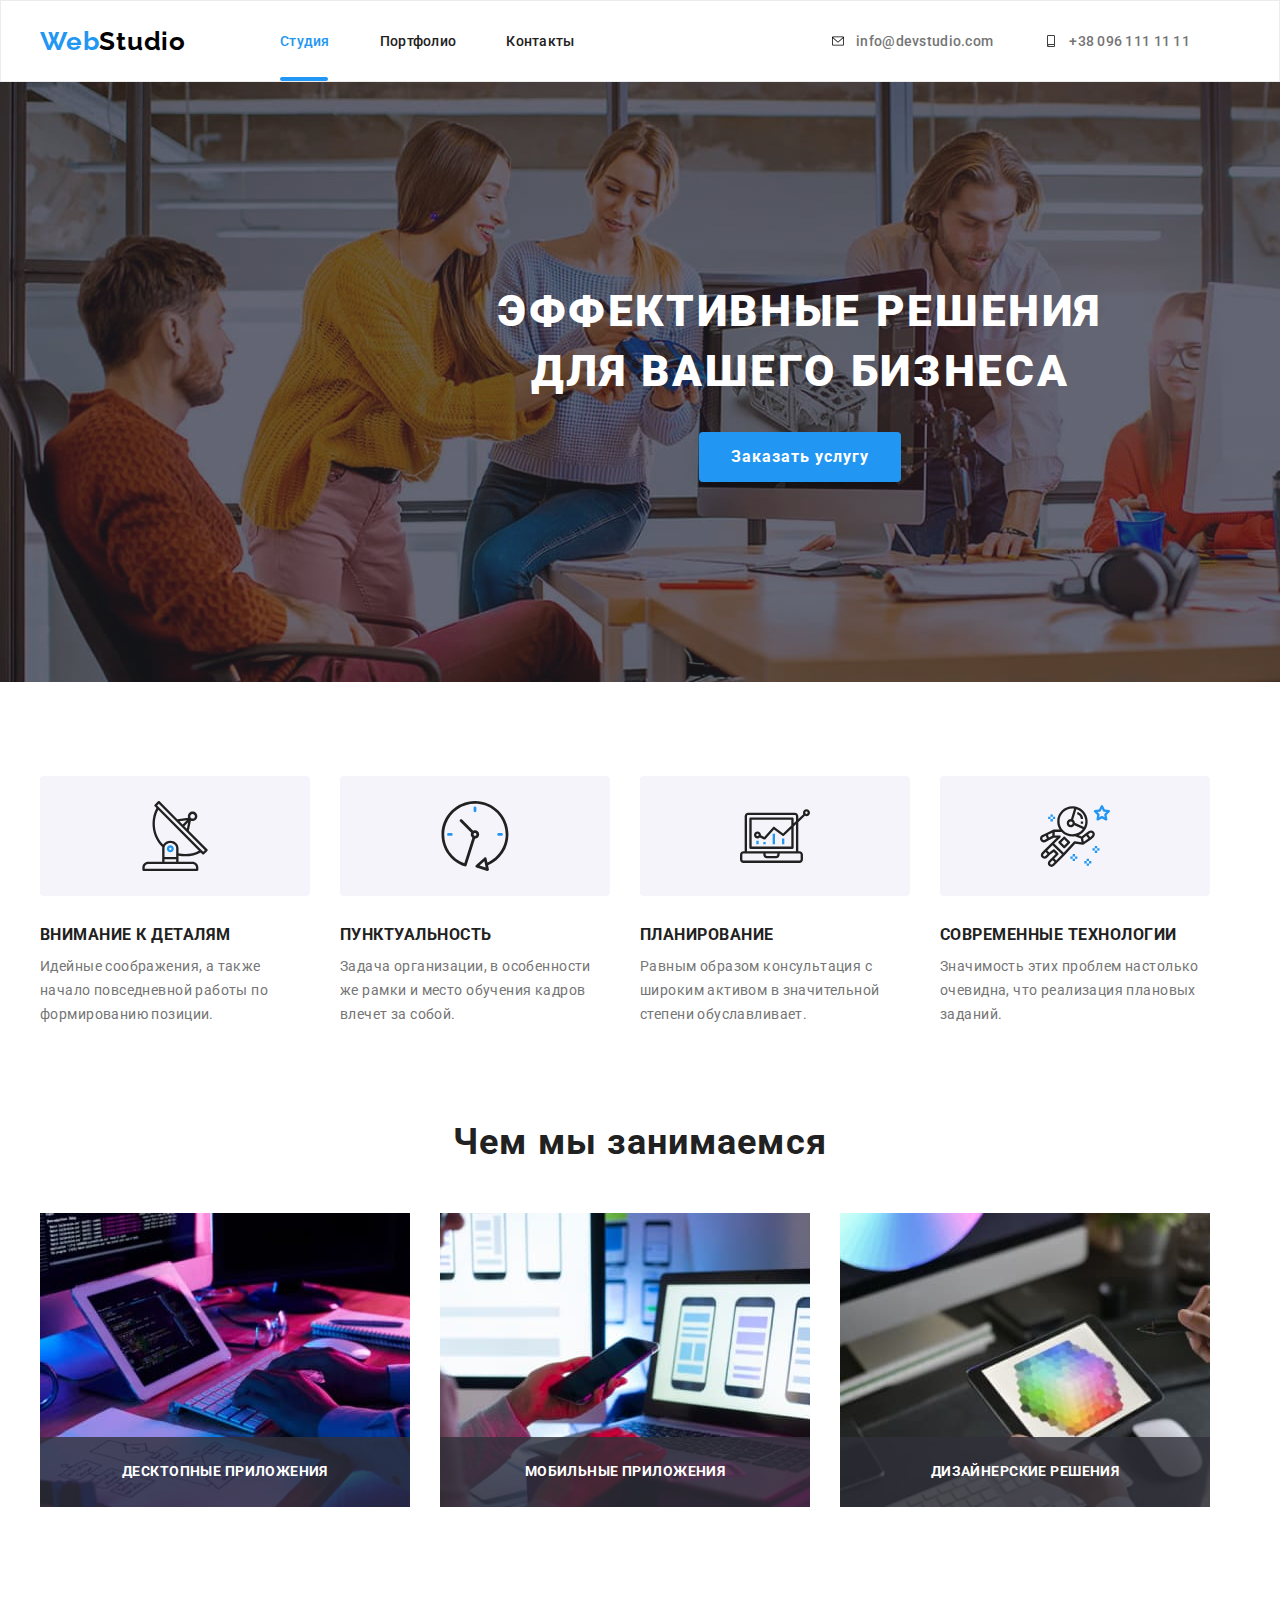
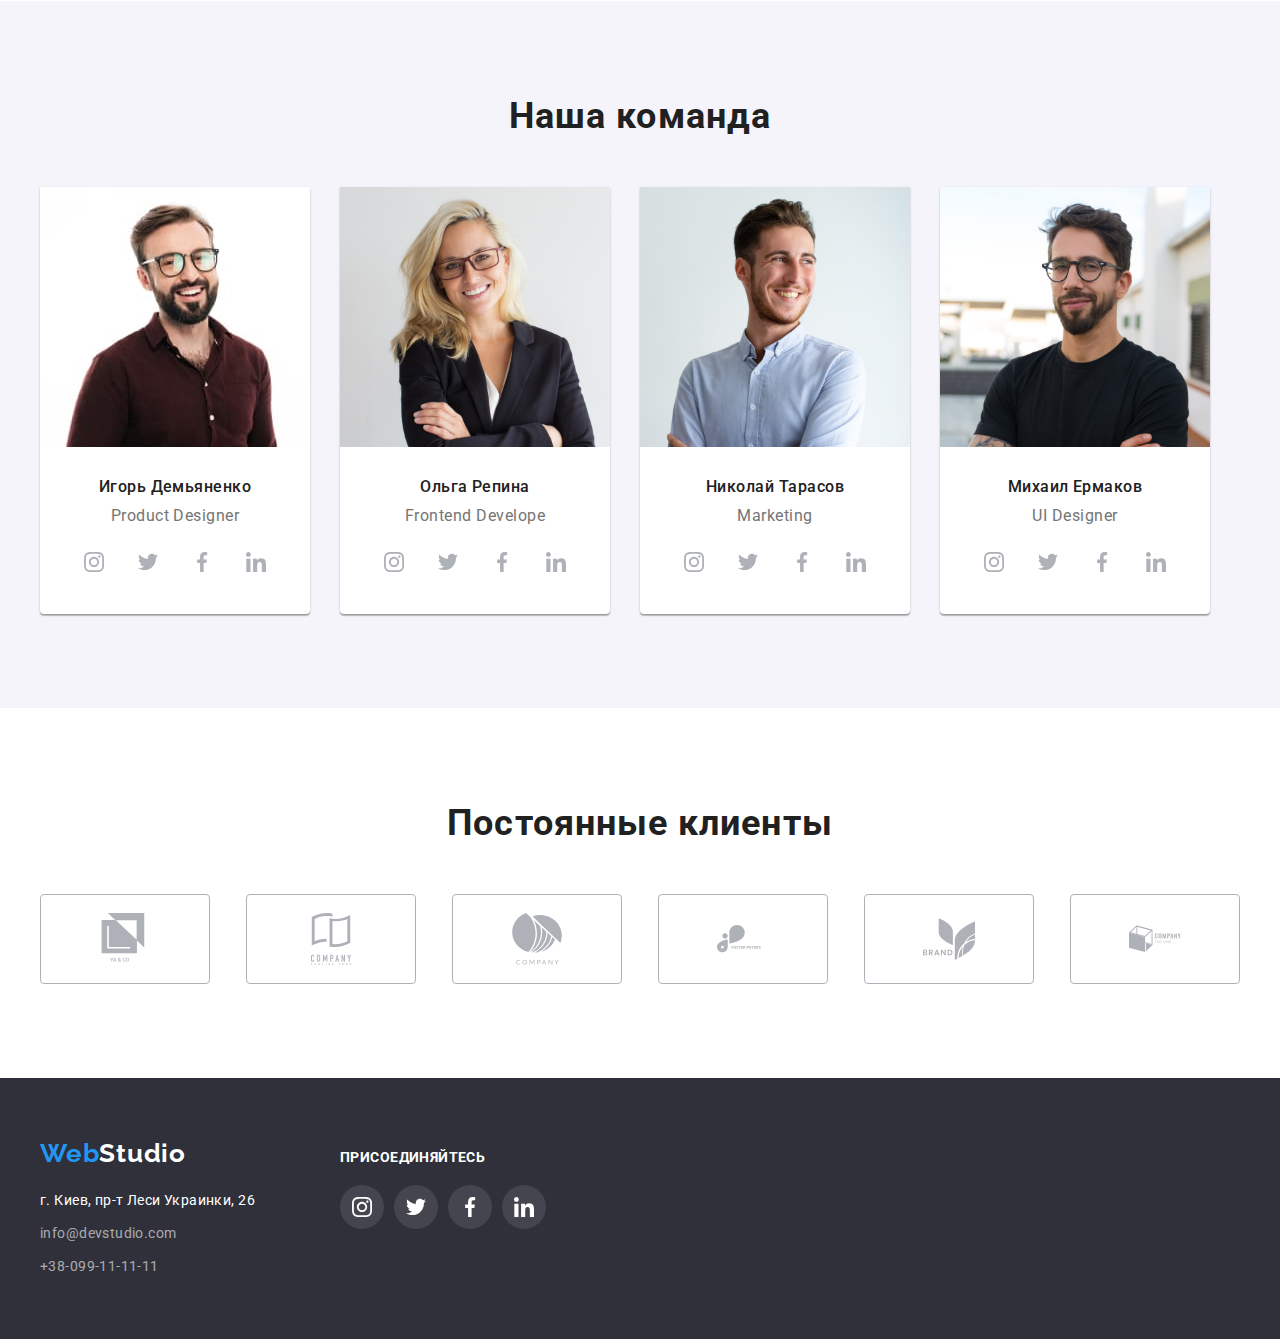
==== index.html @ cb8f7083 "Homework 5/1" ====
<!DOCTYPE html>
<html lang="ru">
<head>
    <meta charset="UTF-8">
    <meta name="viewport" content="width=device-width, initial-scale=1.0">
    <title>main-page</title>
    <link rel="preconnect" href="https://fonts.gstatic.com">
    <link href="https://fonts.googleapis.com/css2?family=Raleway:wght@700&family=Roboto:wght@400;500;700;900&display=swap" rel="stylesheet">
    <link rel="stylesheet" href="https://cdnjs.cloudflare.com/ajax/libs/modern-normalize/1.0.0/modern-normalize.css">
    <link rel="stylesheet" href="./css/style.css">
    
</head>

<body>
        <!--Шапка навігації-->

    <header class="header">
        <div class="contenier">
            <nav class="navigation">
                <a class="header-logo" href="./index.html"><span class="header-logo-particle">Web</span>Studio</a>
            
                    <ul class="list-name">
                        <li class="list-name-item"><a class="link-main-active" href="./index.html">Студия</a></li>
                        <li class="list-name-item"><a class="link-portfolio" href="./portfolio.html">Портфолио</a></li>
                        <li class="list-name-item"><a class="link-contact" href="#">Контакты</a></li>
                    </ul>
            </nav>
            
                    <ul class="link-cont">
                        <li class="link-cont-name">
                            <a class="link-inf" href="mailto:info@devstudio.com">
                                <svg class="link-cont-icon">
                                    <use href="./imeges/sprite.svg#icon-envelope"></use>
                                </svg>info@devstudio.com</a></li>
                        <li class="link-cont-name">
                            <a class="link-inf" href="tel:+38-096-111-11-11">
                                    <svg class="link-cont-icon">
                                        <use href="./imeges/sprite.svg#icon-smartphone"></use>
                                    </svg>+38 096 111 11 11</a>
                            </li>
                    
                    </ul>
                
        </div>
        
                
    </header>
        <!-- Заголовок-->

    <main>
        <section class="group-title">
           <div class="contenier">
                <h1 class="title-main">Эффективные решения для вашего бизнеса</h1>
                    <button  type="button" class="title-but" data-modal-open>Заказать услугу</button>
                    
        </section>


        <!--Трактування Наших послуг-->  

        <section class="section-services">
            <div class="contenier">
                    <h2 hidden>Підзаголовок</h2>
                <ul class="section-services-activ">
                    <li class="section-services-details">
                       <div class="section-services-backg"> 
                           <svg class="section-services-icon">
                                <use href="./imeges/sprite.svg#icon-antenna" ></use>
                            </svg>
                        </div>
                        <h3 class="section-services-title">Внимание к деталям</h3>
                            <p class="section-services-text">Идейные соображения, а также начало повседневной работы по формированию позиции.</p>
                    </li>

                    <li class="section-services-details">
                        <div class="section-services-backg"> 
                            <svg class="section-services-icon">
                                 <use href="./imeges/sprite.svg#icon-clock" ></use>
                             </svg>
                         </div>
                            <h3 class="section-services-title">Пунктуальность</h3>
                                <p class="section-services-text">Задача организации, в особенности же рамки и место обучения кадров влечет за собой.</p>
                    
                    </li>

                    <li class="section-services-details">
                        <div class="section-services-backg"> 
                            <svg class="section-services-icon">
                                 <use href="./imeges/sprite.svg#icon-diagram" ></use>
                             </svg>
                         </div>
                                <h3 class="section-services-title">Планирование</h3>
                                    <p class="section-services-text">Равным образом консультация с широким активом в значительной степени обуславливает.</p>
                    </li>

                    <li class="section-services-details">
                        <div class="section-services-backg"> 
                            <svg class="section-services-icon">
                                 <use href="./imeges/sprite.svg#icon-astronaut" ></use>
                             </svg>
                         </div>
                            <h3 class="section-services-title">Современные технологии</h3>
                                <p class="section-services-text">Значимость этих проблем настолько очевидна, что реализация плановых заданий.</p>
                    </li>
                </ul>
            </div>
        </section>



        <!--Чим ми Займаємся-->
        

            <section class="section-do">
                <div class="contenier">
                    <h2 class="section-do-title">Чем мы занимаемся</h2>
                        <ul class="section-do-general">
                            <li class="section-do-list">
                                <div class="section-do-item">
                                    <img class="section-do-img" src="./imeges/box-1.jpg" alt="монитор,планшет,клавіатура" width="370" height="294">
                                    <p class="section-do-descrip">Десктопные приложения</p>
                                </div>
                            </li>
                            <li class="section-do-list">
                                <div class="section-do-item">
                                    <img class="section-do-img" src="./imeges/box-2.jpg" alt="ноут і телефон" width="370" height="294">
                                    <p class="section-do-descrip">Мобильные приложения</p>
                                </div>
                            </li>
                            <li class="section-do-list">
                                <div class="section-do-item">
                                    <img class="section-do-img" src="./imeges/box-3.jpg" alt="планшет і клавіатура" width="370" height="294">
                                    <p class="section-do-descrip">Дизайнерские решения</p>
                                </div>
                            </li>
                        </ul>
                </div>
            </section>


        <!--Наша команда-->
        

            <section class="team">
                <div class="contenier">
                    <h2 class="team-title">Наша команда</h2>
                        <ul class="team-descript">
                            <li class="team-list"><img class="section-team-img" src="./imeges/img-(0).jpg" alt="Игорь Демьяненко" width="270" height="260">
                               <div class="team-name-title">
                                    <h3 class="team-name">Игорь Демьяненко</h3>
                                        <p class="team-work">Product Designer</p>
                                        <ul class="social-list">
                                            <li class="social-list-item">
                                                <a href="" class="social-list-link">
                                                    <svg class="social-list-icon">
                                                        <use href="./imeges/sprite.svg#icon-instagram"></use>
                                                    </svg>
                                                </a>
                                            </li>
                                            <li class="social-list-item">
                                                <a href="" class="social-list-link">
                                                    <svg class="social-list-icon">
                                                        <use href="./imeges/sprite.svg#icon-twiter"></use>
                                                    </svg>
                                                </a>
                                            </li>
                                            <li class="social-list-item">
                                                <a href="" class="social-list-link">
                                                    <svg class="social-list-icon">
                                                        <use href="./imeges/sprite.svg#icon-facebook"></use>
                                                    </svg>
                                                </a>
                                            </li>
                                            <li class="social-list-item">
                                                <a href="" class="social-list-link">
                                                    <svg class="social-list-icon">
                                                        <use href="./imeges/sprite.svg#icon-linkedin"></use>
                                                    </svg>
                                                </a>
                                            </li>
                                        </ul>
                        
                                </div>
                            </li>
                            <li class="team-list"><img  class="section-team-img" src="./imeges/img-(1).jpg" alt="Ольга Репина" width="270" height="260">
                                <div class="team-name-title">
                                    <h3 class="team-name">Ольга Репина</h3>
                                        <p class="team-work">Frontend Develope</p>
                                        <ul class="social-list">
                                            <li class="social-list-item">
                                                <a href="" class="social-list-link">
                                                    <svg class="social-list-icon">
                                                        <use href="./imeges/sprite.svg#icon-instagram"></use>
                                                    </svg>
                                                </a>
                                            </li>
                                            <li class="social-list-item">
                                                <a href="" class="social-list-link">
                                                    <svg class="social-list-icon">
                                                        <use href="./imeges/sprite.svg#icon-twiter"></use>
                                                    </svg>
                                                </a>
                                            </li>
                                            <li class="social-list-item">
                                                <a href="" class="social-list-link">
                                                    <svg class="social-list-icon">
                                                        <use href="./imeges/sprite.svg#icon-facebook"></use>
                                                    </svg>
                                                </a>
                                            </li>
                                            <li class="social-list-item">
                                                <a href="" class="social-list-link">
                                                    <svg class="social-list-icon">
                                                        <use href="./imeges/sprite.svg#icon-linkedin"></use>
                                                    </svg>
                                                </a>
                                            </li>
                                        </ul>
                                </div>
                            </li>
                            <li class="team-list"><img class="section-team-img" src="./imeges/img-(2).jpg" alt="Николай Тарасов" width="270" height="260">
                                <div class="team-name-title">
                                    <h3 class="team-name">Николай Тарасов</h3>
                                        <p class="team-work">Marketing</p>
                                        <ul class="social-list">
                                            <li class="social-list-item">
                                                <a href="" class="social-list-link">
                                                    <svg class="social-list-icon">
                                                        <use href="./imeges/sprite.svg#icon-instagram"></use>
                                                    </svg>
                                                </a>
                                            </li>
                                            <li class="social-list-item">
                                                <a href="" class="social-list-link">
                                                    <svg class="social-list-icon">
                                                        <use href="./imeges/sprite.svg#icon-twiter"></use>
                                                    </svg>
                                                </a>
                                            </li>
                                            <li class="social-list-item">
                                                <a href="" class="social-list-link">
                                                    <svg class="social-list-icon">
                                                        <use href="./imeges/sprite.svg#icon-facebook"></use>
                                                    </svg>
                                                </a>
                                            </li>
                                            <li class="social-list-item">
                                                <a href="" class="social-list-link">
                                                    <svg class="social-list-icon">
                                                        <use href="./imeges/sprite.svg#icon-linkedin"></use>
                                                    </svg>
                                                </a>
                                            </li>
                                        </ul>
                                </div>
                            </li>
                            <li class="team-list"><img class="section-team-img" src="./imeges/img-(3).jpg" alt="Михаил Ермаков" width="270" height="260">
                               <div class="team-name-title">
                                    <h3 class="team-name">Михаил Ермаков</h3>
                                        <p class="team-work">UI Designer</p>
                                        <ul class="social-list">
                                            <li class="social-list-item">
                                                <a href="" class="social-list-link">
                                                    <svg class="social-list-icon">
                                                        <use href="./imeges/sprite.svg#icon-instagram"></use>
                                                    </svg>
                                                </a>
                                            </li>
                                            <li class="social-list-item">
                                                <a href="" class="social-list-link">
                                                    <svg class="social-list-icon">
                                                        <use href="./imeges/sprite.svg#icon-twiter"></use>
                                                    </svg>
                                                </a>
                                            </li>
                                            <li class="social-list-item">
                                                <a href="" class="social-list-link">
                                                    <svg class="social-list-icon">
                                                        <use href="./imeges/sprite.svg#icon-facebook"></use>
                                                    </svg>
                                                </a>
                                            </li>
                                            <li class="social-list-item">
                                                <a href="" class="social-list-link">
                                                    <svg class="social-list-icon">
                                                        <use href="./imeges/sprite.svg#icon-linkedin"></use>
                                                    </svg>
                                                </a>
                                            </li>
                                        </ul>
                                </div>
                            </li>
                    </ul>
                    </div>
            </section>

        <!--постоянные клиенты-->

            <section class="regular-customers">
                <div class="contenier">
                <h2 class="regular-customers-title">Постоянные клиенты</h2>
                    <ul class="regular-customers-main">

                        <li class="regular-customers-list">
                            <a class="regular-customers-link" href="">
                                <svg class="regular-customers-icon">
                                    <use href="./imeges/sprite.svg#icon-logo-1"></use>
                                </svg>
                             </a>
                        </li>

                        <li class="regular-customers-list">
                            <a class="regular-customers-link" href="">
                                <svg class="regular-customers-icon">
                                    <use href="./imeges/sprite.svg#icon-logo-2"></use>
                                </svg>
                             </a>
                        </li>

                        <li class="regular-customers-list">
                            <a class="regular-customers-link" href="">
                                <svg class="regular-customers-icon">
                                    <use href="./imeges/sprite.svg#icon-logo-3"></use>
                                </svg>
                            </a>
                        </li>

                        <li class="regular-customers-list">
                            <a class="regular-customers-link" href="">
                                <svg class="regular-customers-icon">
                                    <use href="./imeges/sprite.svg#icon-logo-4"></use>
                                </svg>
                            </a>
                        </li>

                        <li class="regular-customers-list">
                            <a class="regular-customers-link" href="">
                                <svg class="regular-customers-icon">
                                    <use href="./imeges/sprite.svg#icon-logo-5"></use>
                                </svg>
                            </a>
                        </li>

                        <li class="regular-customers-list">
                            <a class="regular-customers-link" href="">
                                <svg class="regular-customers-icon">
                                    <use href="./imeges/sprite.svg#icon-logo-6"></use>
                                </svg>
                            </a>
                        </li>
                </ul>
            </div>
            </section>
    </main>
    
         <!--Підвал-->

    <footer class="footer">
        <div class="contenier">
            <div class="contenier-footer">
                    <a class="footer-logo" href="./index.html"><span class="footer-logo-particle">Web</span>Studio</a>
            <ul class="contac-inf">
                
                    <li class="footer-logo-list"><a class="footer-logo-adress" href="https://goo.gl/maps/PEZF8svfNoCDUUVW9" target="_blank">г. Киев, пр-т Леси Украинки, 26</a></li> 
                    <li class="footer-logo-list"><a  class="footer-logo-mail" href="mailto:info@example.com">info@devstudio.com</a></li>
                    <li class="footer-logo-list"><a  class="footer-logo-tel" href="+38-099-11-11-11">+38-099-11-11-11</a></li>
                
            </ul>
            </div>
        
            <div class="contenier-social">
                <div>
                    <p class="social-list-note">присоединяйтесь</p>
                </div>
            <ul class="social-list">
                <li class="social-list-item">
                     <a href="" class="social-list-link">
                        <svg class="social-list-icon">
                            <use href="./imeges/sprite.svg#icon-instagram"></use>
                        </svg>
                    </a>
                </li>
                <li class="social-list-item">
                    <a href="" class="social-list-link">
                        <svg class="social-list-icon">
                            <use href="./imeges/sprite.svg#icon-twiter"></use>
                        </svg>
                    </a>
                </li>
                <li class="social-list-item">
                    <a href="" class="social-list-link">
                        <svg class="social-list-icon">
                            <use href="./imeges/sprite.svg#icon-facebook"></use>
                        </svg>
                    </a>
                </li>
                <li class="social-list-item">
                    <a href="" class="social-list-link">
                        <svg class="social-list-icon">
                            <use href="./imeges/sprite.svg#icon-linkedin"></use>
                        </svg>
                    </a>
                </li>
            </ul>
        </div>
        </div>
    </footer>

    <div class="backdrop is-hidden" data-modal>
        <div class="modal">
            <button type="button" class="data-modal-close" data-modal-close>
                <svg class="btm-modal-close">
                    <use href="./imeges/sprite.svg#btn-close-black" ></use>
                </svg>
            </button>
        </div>
    </div>

    <script src="./js/modal.js"></script>
</body>
</html>
---- css/style.css ----
:root {
        --text-font: Roboto, sans-serif;
        --title-font: Raleway, sans-serif; 
        --accent-color: #757575; 
        --second-color: #212121;
        --tertiary-color: #2196F3;
        --logo-color: #000000;
        --main-title-color: #ffffff;
        --second-white-footer:rgba(255, 255, 255, 0.6);   
        --background-accent-color: #ffffff;
        --background-second-color:#F5F4FA;
        --background-porfolio-color: #E5E5E5;
        --background-footer-color:#2F303A;
        
         
        }

        a {
            text-decoration: none;
            outline: none;            
        }

        ul {
            list-style-type: none;
        }

                
        h1,
        h2,
        h3,
        h4,
        h5,
        h6,
        p 
        {
            margin: 0;

        }

        ul,
        ol {
            margin: 0;
            padding: 0;
        }

        img {
            display: block;
        }

        .contenier {
            width: 1230px;
            margin: 0 auto;
            padding-left: 15px;
            padding-right: 15px;
        }
        
    /*===================================================body================================================== */
    
        body {
            font-family:var(--text-font);
            background-color:var(--background-accent-color); 
            color:var(--accent-color);
            font-weight: 400;
            font-size: 14px;
                
        }
    /*==================================================body-end================================================ */

    
    
    /*==================================================header-studio===============================================*/
        
        .header {
            border: 1px solid rgba(236, 236, 236, 1);
        }
    
    
        .header-logo{
            transition-duration: 250ms;
            transition-timing-function: cubic-bezier(0.4, 0, 0.2, 1);
            font-family: var(--title-font);
            font-weight: 700;
            color: var(--logo-color);
            font-size: 26px;
            line-height: 1.192;
            letter-spacing: 0.03em;
            
            display: block;
            min-width: 145px;
            margin-right: 94px;
            padding-top: 24px;
            padding-bottom: 24px;

            
        } 

        .header-logo-particle {
            color:var(--tertiary-color);
        }

        
        .header .contenier {
            display: flex;
            align-items: center;
        }

        .navigation {
            display: flex;
            align-items: center; 
        }

        .list-name {
            display: flex;
            align-items: center;  
        }
      
        .list-name-item:nth-child(2) {
            margin-right: 50px;
            margin-left: 50px;
        }


           
        .header .link-main-active, .header .link-portfolio, .header .link-contact {
            display: flex;
            padding-top: 32px;
            padding-bottom: 32px;
            transition-duration: 250ms;
            transition-timing-function: cubic-bezier(0.4, 0, 0.2, 1);
            font-family: var(--text-font);
            font-weight: 500; 
            color:var(--second-color);
            line-height: 1.142;
            letter-spacing: 0.02em; 
        }

        .header .link-portfolio:hover,
        .header .link-portfolio:focus,
        .header .link-contact:hover,
        .header .link-contact:focus {
            color: var(--tertiary-color);

        }

        .header .link-main-active {
            position: relative;
            color: var(--tertiary-color);

        }
       

        .header  .link-main-active::after {
            position: absolute;
            display: flex;
            left: 0;
            bottom: 0;
            width: 48px;
            height: 4px;
            border-radius: 2px;
            content: '';
            background-position: center;
            
            background-color: rgba(33, 150, 243, 1);
        }

        /*=============================================header-portfolio=============================================*/

        
        .header .link-main, 
        .header .link-portfolio-active, 
        .header .link-contact{
            display: flex;
            padding-top: 32px;
            padding-bottom: 32px;
            transition-duration: 250ms;
            transition-timing-function: cubic-bezier(0.4, 0, 0.2, 1);
            font-family: var(--text-font);
            font-weight: 500; 
            color:var(--second-color);
            line-height: 1.142;
            letter-spacing: 0.02em; 
        }
        
        .header .link-main:hover,
        .header .link-main:focus,
        .header .link-contact:hover,
        .header .link-contact:focus {
            color: var(--tertiary-color);
        }
        
        
        
        
        .header .link-portfolio-active {
            position: relative;
            color: var(--tertiary-color);
        }

        .header .link-portfolio-active::after {
            position: absolute;
            display: flex;
            width: 78px;
            height: 4px;
            left: 0;
            bottom: 0;
            border-radius: 2px;
            content: '';
            background-position: center;
                     
            background-color:rgba(33, 150, 243, 1);
        }


              
         /*=============================================header-portfolio-end=============================================*/
        
        
         .header .link-cont {
            display: flex;
            align-items: center;
            margin-left: auto;
        }
        .header .link-cont-name {
            display: flex;
            justify-content: center;
            align-items: center;
            margin-left: auto;
            margin-right: 50px; 
          
        }
        
        .link-inf {
            display: flex;
            margin-left: auto;
            padding-top: 32px;
            padding-bottom: 32px;
            transition-duration: 250ms;
            transition-timing-function: cubic-bezier(0.4, 0, 0.2, 1);
            
            font-family:var(--text-font);
            font-weight: 500;
            color:var(--accent-color);
            line-height: 1.142;
            letter-spacing: 0.02em;

            
        }
       
        .link-cont-icon {
            display: flex;
            justify-content: center;
            align-items: center;
            width: 16px;
            height: 12px;
            margin-right: 10px;
            margin-top: 2px;
            margin-bottom: 2px;
            cursor: pointer;
            transition-duration: 250ms;
            transition-timing-function: cubic-bezier(0.4, 0, 0.2, 1);
        }

        
        .link-inf:hover,
        .link-inf:focus, 
        .link-cont-icon:hover,
        .link-cont-icon:focus {
            color: var(--tertiary-color);
            fill:currentColor;
            
              
        }

     /*======================================================header-studio-end=========================================*/

     

    /*========================================================title===========================================*/
        .group-title {
            background-color:var(--background-footer-color);
            width: 1600px;
            height: 600px;
            padding-top: 200px;
            padding-bottom: 200px;
            background-image: linear-gradient(rgba(47, 48, 58, 0.4), rgba(47, 48, 58, 0.4)),
             url(../imeges/title/Img-back-title.jpg);
            background-repeat: no-repeat;
            background-size: cover;
            
            
        }

        .group-title .contenier{
            width: 696px;
            

        }


        .group-title .title-main {
            font-family:var(--text-font);
            font-weight: 900;
            color:var(--main-title-color);
            font-size: 44px;
            line-height: 1.363;
            letter-spacing: 0.06em;
           
            text-align: center;
            text-transform: uppercase;
            margin-bottom: 30px;
        }

        .group-title .title-but {
            font-family:var(--text-font);
            font-weight: 700;
            color: var(--main-title-color);
            background-color:var(--tertiary-color);
            font-size: 16px;
            line-height: 1.875;
            letter-spacing: 0.06em;
            background: #2196F3;
            cursor: pointer;
            display: flex;
            align-items: center;
            text-align: center;
            justify-content:center;
            margin-left: auto;
            margin-right: auto;
            
            outline: none;
                 
            box-shadow: 0px 4px 4px rgba(0, 0, 0, 0.15);
            border: 0;
            border-radius: 4px;
            padding: 10px 32px;
            
        }
    /*=====================================================section-title-end================================================*/

    /*=====================================================section-services==================================================*/
        .section-services {
            padding-top: 94px;
            padding-bottom: 94px;
        }

        .section-services-activ {
            display: flex;
            
        }

        .section-services-details {
            width: 270px;
            justify-content: flex-start;

            
        }
        .section-services-details:not(:last-child) {
            margin-right: 30px;
        }



        .section-services-title {
            font-family:var(--text-font);
            font-weight: 700;
            color:var(--second-color);
            line-height: 1.142;
            letter-spacing: 0.03em;
            text-transform: uppercase;
            margin-bottom: 10px;
            }

        .section-services-text {
            font-family:var(--text-font);
            color:var(--accent-color);
            line-height: 1.714;
            letter-spacing: 0.03em;
            }
        .section-services-backg {
            display: flex;
            justify-content: center;
            align-items: center;
            width: 270px;
            height: 120px;
            background-color: rgba(245, 244, 250, 1);
            border-radius: 4px;
            margin-bottom: 30px;
        }
        .section-services-icon {
            display: flex;
            width: 70px;
            height: 70px;
        }
        /*===================================================section-services-end=======================================================*/

        /*===========================================================section-do===================================================*/
        .section-do {
            padding-bottom: 94px;

        }
        .section-do-title {
                font-family:var(--text-font);
                font-weight: 700;
                color:var(--second-color);
                font-size: 36px;
                line-height: 1.167;
                text-align: center;
                letter-spacing: 0.03em;
                margin-bottom: 50px;
            }

                .section-do-general {
                display: flex;
                
        
            }

            
                .section-do-list:nth-child(2) {
                    margin-left: 30px;
                    margin-right: 30px;
            }
                .section-do-item {
                    position: relative;
                }


                .section-do-descrip {
                    position: absolute;
                    left: 0;
                    bottom: 0;
                    width: 370px;
                    height: 70px;
                    
                    padding: 26px 82px;

                           
                    font-family: var(--text-font);
                    font-weight: 700;
                    font-size: 14px;
                    line-height: 1.143;
                    text-align: center;
                    letter-spacing: 0.03em;
                    text-transform: uppercase;

                    background-color:  rgba(47, 48, 58, 0.8);

                    color: #FFFFFF
                }
            
    /*==============================================================section-do-end==================================================*/

    /*===================================================================section-team===============================================*/
        .team {
            background-color:var(--background-second-color);
            padding-top: 94px;
            padding-bottom: 94px;

        }
        
        .team-title {
            font-family:var(--text-font);
            font-weight: 700;
            color:var(--second-color);
            font-size: 36px;
            line-height: 1.167;
            text-align: center;
            letter-spacing: 0.03em;
            
            margin-bottom: 50px;


        }
        .team-descript {
            display:flex
        }

        .team-list {
            width: 270px;
            background-color: var(--background-accent-color);
            box-shadow: 0px 1px 3px rgba(0, 0, 0, 0.12), 0px 1px 1px rgba(0, 0, 0, 0.14), 0px 2px 1px rgba(0, 0, 0, 0.2);
            border-radius: 0px 0px 4px 4px;
        }

        .team .team-list:not(:last-child) {
            margin-right: 30px;
            
        }

        

        .team .team-name {
            font-family:var(--text-font);
            font-weight: 500;
            color:var(--second-color);
            font-size: 16px;
            line-height: 1.188;
            text-align: center;
            letter-spacing: 0.03em;
            margin-bottom: 10px;
            
       }
       .team .team-work {
            font-family:var(--text-font);
            color:var(--accent-color);
            font-size: 16px;
            line-height: 1.188;
            text-align: center;
            letter-spacing: 0.03em;
            margin-bottom: 15px;
       }

       
       .team-name-title {
        padding-top: 30px;
        padding-left: 32px;
        padding-right: 32px;
        padding-bottom: 30px;
        
        }
        .social-list {
            display: flex;
            justify-content: space-between;
        }
        
        .social-list-link {
            display: flex;
            justify-content: center;
            align-items: center;
            width: 44px;
            height: 44px;
            border-radius: 50%;
            transition-duration: 250ms;
            transition-timing-function: cubic-bezier(0.4, 0, 0.2, 1);
        }

        .social-list-link:hover,
        .social-list-link:focus {
            background-color: var(--tertiary-color);
            border-radius: 50%;
        }

      .social-list-icon {
          width: 20px;
          height: 20px;
          fill: #AFB1B8;
          transition-duration: 250ms;
          transition-timing-function: cubic-bezier(0.4, 0, 0.2, 1);
      }

      .social-list-link:hover .social-list-icon,
      .social-list-link:focus .social-list-icon  {
              fill:var(--main-title-color);
      
            } 
        

       
    /*================================================================section-team-end=================================================*/

    /*================================================================section-portfolio==============================================*/
        .sect-port {
            padding-top: 94px;
            padding-bottom: 94px;
            
        }
        .sect-port-recalculation {
            display:flex;
            text-align: center;
            justify-content:center;
            margin-bottom: 34px;
        }
        .sect-port-but:not(:last-child) {
            margin-right: 8px;
            
        }

       .sect-port-all, .sect-port-web, .sect-port-app, .sect-port-dis, .sect-port-mak {
            font-family: var(--text-font);
            font-weight: 500;
            color:var(--second-color);
            font-size: 16px;
            line-height: 1.625;
            text-align: center;
            letter-spacing: 0.03em;
            cursor: pointer;
            background: #F5F4FA;
            border: 0;
            border-radius: 4px;
            padding-top: 6px;
            padding-right:22px;
            padding-bottom: 6px;
            padding-left: 22px;
            transition-duration: 250ms;
            transition-timing-function: cubic-bezier(0.4, 0, 0.2, 1);
            
        }
       
        .sect-port .sect-port-all:hover,
        .sect-port .sect-port-web:hover, 
        .sect-port .sect-port-app:hover, 
        .sect-port .sect-port-dis:hover, 
        .sect-port .sect-port-mak:hover, 
        .sect-port .sect-port-all:focus,
        .sect-port .sect-port-web:focus, 
        .sect-port .sect-port-app:focus, 
        .sect-port .sect-port-dis:focus, 
        .sect-port .sect-port-mak:focus  {
            color:var(--main-title-color);
            background-color: #2196F3;
            box-shadow: 0px 4px 4px rgba(0, 0, 0, 0.15);
            border-radius: 4px;
            outline: none;
            
        }
      
    /*===================================================section-portfolio-end==================================================*/

    /*==========================================================sect-port-main===================================================*/
       .sect-port-list {
           
            display:flex;
            flex-direction: row;
            flex-wrap: wrap;
       }

       .sect-port-gallery {
            display: flex;
            margin-right: 30px;
            margin-bottom: 30px;
            text-align: start;
            border: 1px solid rgba(238, 238, 238, 1);
           

     }

        .sect-port-wraper {
            position: relative;
            overflow: hidden;
        }
        .sect-port-gallery:nth-child(3n) {
            margin-right: 0px;
     }

        .sect-port-link:hover,
        .sect-port-link:focus {
            box-shadow: 0px 1px 1px rgba(0, 0, 0, 0.12), 0px 4px 4px rgba(0, 0, 0, 0.06), 1px 4px 6px rgba(0, 0, 0, 0.16);
     }

        .sect-port-overley {
            position: absolute;
            left: 0;
            top: 0;
            width: 100%;
            height: 100%;
            padding: 62px 24px;
            transform: translateY(100%);
            overflow: auto;
            transition-duration: 250ms;
            transition-timing-function: cubic-bezier(0.4, 0, 0.2, 1);
            font-family: var(--text-font);
            font-weight: 400;
            font-size: 18px;
            line-height: 1.555;
            letter-spacing: 0.03em;

            background-color: rgba(33, 150, 243, 0.9);;

            color: var(--main-title-color);
        }

        .sect-port-link:hover .sect-port-overley,
        .sect-port-link:focus  .sect-port-overley {
            transform: translateY(0);
        }

     
     



        .sect-port-name {
            font-family:var(--text-font);
            font-weight: 700;
            color:var(--second-color);
            font-size: 18px;
            line-height: 2;
            letter-spacing: 0.06em;
        }
        .sect-port-group {
            font-family:var(--text-font);
            color: var(--accent-color);
            font-size: 16px;
            line-height: 1.875;
            letter-spacing: 0.03em;
        }

        .port-title {
            width: 370px;
            padding-top: 20px;
            padding-right: 24px;
            padding-bottom: 20px;
            padding-left: 24px;
        }
    /*======================================================sect-port-main-end===========================================================*/




    /*======================================================regular customers============================================================*/
        .regular-customers {
            padding-top: 94px;
            padding-bottom: 94px;
        }
    
        .regular-customers-title {
            font-family: var(--text-font);
            font-weight: 700;
            font-size: 36px;
            line-height: 1.167;
            text-align: center;
            letter-spacing: 0.03em;

            color:var(--second-color);
            margin-bottom: 50px;
        }

        .regular-customers-main {
            display: flex;
            justify-content: space-between;
            
        }

        .regular-customers-list {
            display: flex;
        }

        .regular-customers-link {
            display: flex;
            justify-content: center;
            align-items: center;
            width: 170px;
            height: 90px;
            border: 1px solid #AFB1B8;
            border-radius: 4px;
            cursor: pointer;
            transition-duration: 250ms;
            transition-timing-function: cubic-bezier(0.4, 0, 0.2, 1); 
            
        }

        .regular-customers-icon {
            display: flex;
            width: 90px;
            height: 52px;
            fill: #AFB1B8;
            transition-duration: 250ms;
            transition-timing-function: cubic-bezier(0.4, 0, 0.2, 1);
            
            
        }
        .regular-customers-link:hover, 
        .regular-customers-link:focus {
            border:  solid #2196F3;
            
            
        }
        .regular-customers-link:hover .regular-customers-icon,
        .regular-customers-link:focus .regular-customers-icon {
         fill: var(--tertiary-color);

        }
       
        
       

        
        
    
        
        
         
         
        

    /*======================================================regular customers end============================================================*/
    /*============================================================footer==================================================================*/
        .footer {
            padding-top: 60px;
            padding-bottom: 60px;

            background-color:var(--background-footer-color);
        }
        .footer-logo {
            font-family: var(--title-font);
            font-weight: 700;
            color:var(--main-title-color);
            font-size: 26px;
            line-height: 1.192;
            letter-spacing: 0.03em;

            display: block;            
            margin-bottom: 20px;
            transition-duration: 250ms;
            transition-timing-function: cubic-bezier(0.4, 0, 0.2, 1);
        }

        
        .footer-logo-particle {
            color:var(--tertiary-color);
            
        }

        .footer-logo-list {
            display: block;
            width: 230px;
            margin-bottom: 9px;
        }

        .footer-logo-list:last-child {
          margin-bottom: 0;  
        }

       
        .footer-logo-adress {
            font-family:var(--text-font);
            color:var(--main-title-color);
            line-height: 1.714;
            letter-spacing: 0.03em;
            
            
        }
        .footer .footer-logo-mail, .footer-logo-tel  {
            font-family:var(--text-font);
            color:var(--second-white-footer);
            line-height: 1.714;
            letter-spacing: 0.03em;
            
       }
       .footer .contenier {
           display: flex;
           align-items: baseline;
           
           
       }
       .contenier-social {
           width: 206px;
           margin-left: 70px;

           
       }

       .social-list-note {
        font-family:var(--text-font);
        font-weight: 700;
        line-height: 1.142;
        letter-spacing: 0.03em;
        text-transform: uppercase;
        color: var(--main-title-color);
        margin-bottom: 20px;
       }

       .footer .social-list-link {
            background-color: rgba(255, 255, 255, 0.1);
            transition-duration: 250ms;
            transition-timing-function: cubic-bezier(0.4, 0, 0.2, 1);

       }
         
       .footer .social-list-icon {
            fill: var(--main-title-color);
            transition-duration: 250ms;
            transition-timing-function: cubic-bezier(0.4, 0, 0.2, 1);
       }

       .footer .social-list-link:hover,
       .footer .social-list-link:focus {
           background-color: var(--tertiary-color);
       }

       /*============================================================footer end==================================================================*/

       /*======================================backdrop================================================*/

       .backdrop {
           position: fixed;
           top:0;
           left: 0;
           height: 100%;
           width: 100%;
           background-color: rgba(0, 0, 0, 0.2);
           transition-duration: 250ms;
            transition-timing-function: cubic-bezier(0.4, 0, 0.2, 1);
       }

       .modal {
            position: absolute;
            top:50%;
            left: 50%;
            transform: translate(-50%, -50%);
            width: 528px;
            height: 581px;
            
            background-color: #FFFFFF;
            box-shadow: 0px 1px 3px rgba(0, 0, 0, 0.12), 0px 1px 1px rgba(0, 0, 0, 0.14), 0px 2px 1px rgba(0, 0, 0, 0.2);
            border-radius: 4px;
       }

       
       .data-modal-close {
            position: absolute;
            top: 8px;
            right: 8px;
            width: 30px;
            height: 30px;
            
            background-color: var(--main-title-color);
            border: 1px solid rgba(0, 0, 0, 0.1);
            border-radius: 50%;
            cursor: pointer;

        
        
            }
       
       
        .btm-modal-close {
            position: absolute;
            top: 5px;
            left: 5px;
            width: 18px;
            height: 18px;
       }


       .is-hidden {
           opacity: 0;
           visibility: hidden;
           pointer-events: none;
       }
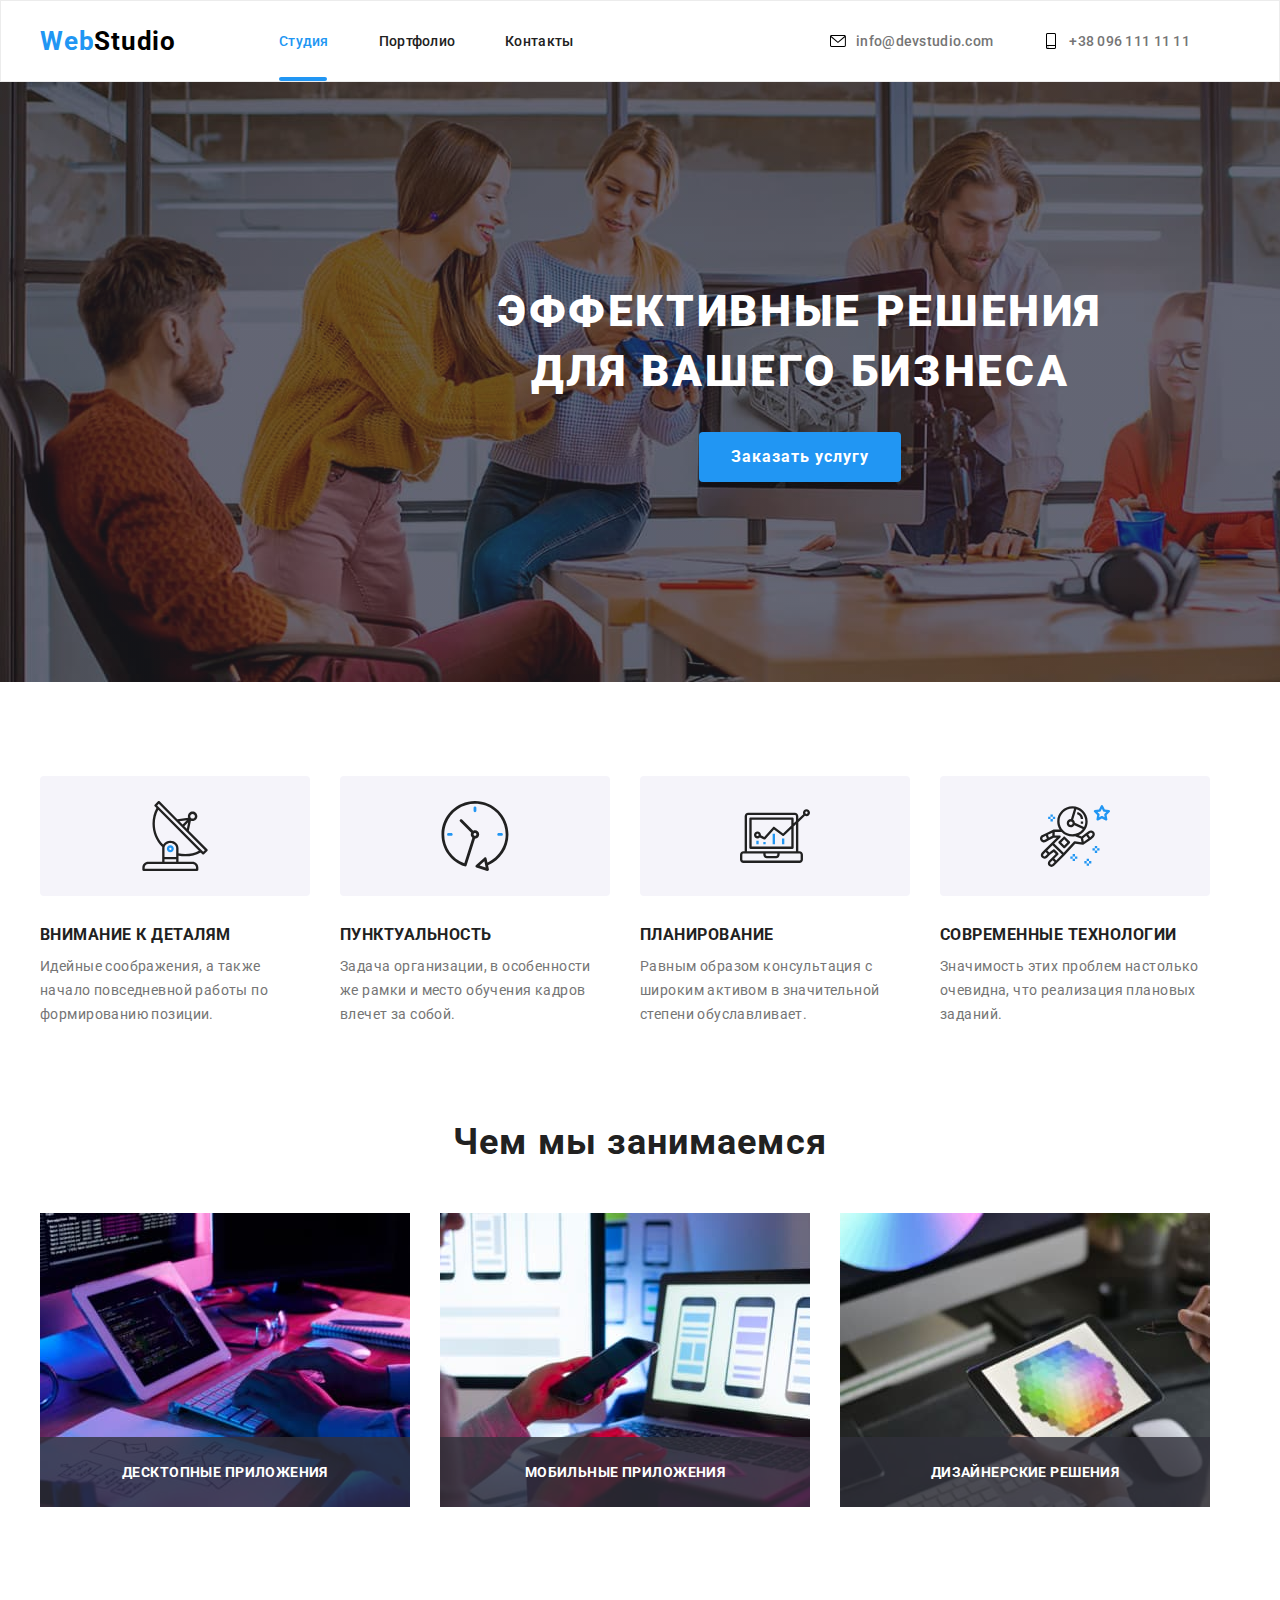
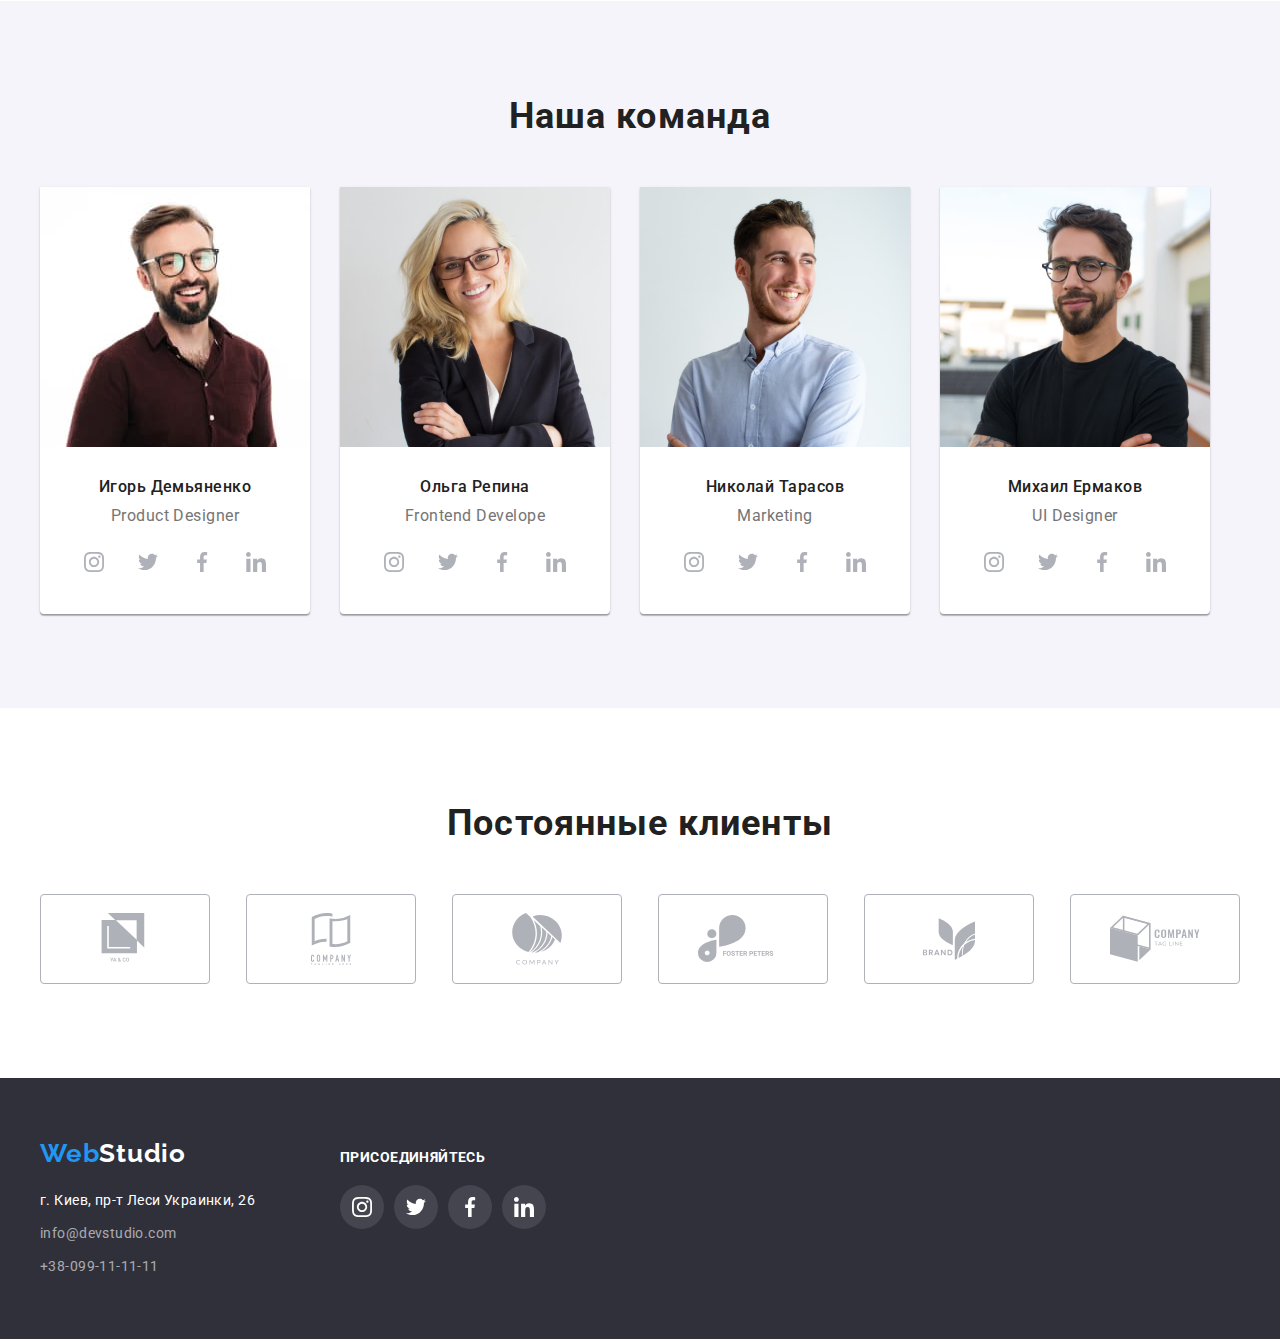
==== commit e131d544: "Homework 5/3" ====
--- a/index.html
+++ b/index.html
@@ -52,7 +52,7 @@
            <div class="contenier">
                 <h1 class="title-main">Эффективные решения для вашего бизнеса</h1>
                     <button  type="button" class="title-but" data-modal-open>Заказать услугу</button>
-                    
+           </div>    
         </section>
 
 
@@ -413,6 +413,52 @@
                     <use href="./imeges/sprite.svg#btn-close-black" ></use>
                 </svg>
             </button>
+            <form action="#" class="modal-form">
+                <p class="modal-title">Оставьте свои данные, мы вам перезвоним</p>
+
+                <label  class="modal-form-input-label">Имя
+                    <span class="modal-form-wrapper">
+                        <input type="text" name="user-name" class="modal-form-input">
+                        <svg class="modal-form-icon">
+                            <use href="./imeges/sprite.svg#name"></use>
+                        </svg>
+                    </span>
+                </label>
+                
+
+                <label class="modal-form-input-label">Телефон
+                    <span class="modal-form-wrapper">
+                        <input type="tel" name="user-phone" class="modal-form-input">
+                        <svg class="modal-form-icon">
+                            <use href="./imeges/sprite.svg#phone"></use>
+                        </svg>
+                    </span>
+                </label>
+               
+
+                <label  class="modal-form-input-label">Почта
+                    <span class="modal-form-wrapper">
+                        <input type="email" name="user-email" class="modal-form-input">
+                        <svg class="modal-form-icon">
+                            <use href="./imeges/sprite.svg#Message"></use>
+                        </svg>
+                    </span>
+                </label>
+               
+
+                <label class="modal-form-input-label">Комментарий
+                    <textarea name="user-massage"   class="modal-form-message" placeholder="Введите текст"></textarea>
+                </label>
+               
+
+                <input type="checkbox" name="user-policy" id="police-check" class="modal-form-check-policy visually-hidden">
+                <label for="police-check" class="modal-form-label-policy">Соглашаюсь с рассылкой и принимаю<a href="#" class="modal-form-label-link">Условия договора</a></label>
+                <button type="submit" class="modal-form-btn">Отправить</button>
+
+
+                
+
+            </form>
         </div>
     </div>
 
--- a/css/style.css
+++ b/css/style.css
@@ -15,9 +15,21 @@
          
         }
 
+        .visually-hidden {
+            position: absolute !important;
+            clip: rect(1px 1px 1px 1px);
+            /* IE6, IE7 */
+            clip: rect(1px, 1px, 1px, 1px);
+            padding: 0 !important;
+            border: 0 !important;
+            height: 1px !important;
+            width: 1px !important;
+            overflow: hidden;
+          }
+
         a {
             text-decoration: none;
-            outline: none;            
+                       
         }
 
         ul {
@@ -77,13 +89,12 @@
     
         .header-logo{
             transition-duration: 250ms;
-            transition-timing-function: cubic-bezier(0.4, 0, 0.2, 1);
-            font-family: var(--title-font);
             font-weight: 700;
             color: var(--logo-color);
             font-size: 26px;
             line-height: 1.192;
             letter-spacing: 0.03em;
+            
             
             display: block;
             min-width: 145px;
@@ -125,8 +136,7 @@
             display: flex;
             padding-top: 32px;
             padding-bottom: 32px;
-            transition-duration: 250ms;
-            transition-timing-function: cubic-bezier(0.4, 0, 0.2, 1);
+            transition: color 250ms cubic-bezier(0.4, 0, 0.2, 1);
             font-family: var(--text-font);
             font-weight: 500; 
             color:var(--second-color);
@@ -173,8 +183,7 @@
             padding-top: 32px;
             padding-bottom: 32px;
             transition-duration: 250ms;
-            transition-timing-function: cubic-bezier(0.4, 0, 0.2, 1);
-            font-family: var(--text-font);
+            transition: color 250ms cubic-bezier(0.4, 0, 0.2, 1);
             font-weight: 500; 
             color:var(--second-color);
             line-height: 1.142;
@@ -234,8 +243,7 @@
             margin-left: auto;
             padding-top: 32px;
             padding-bottom: 32px;
-            transition-duration: 250ms;
-            transition-timing-function: cubic-bezier(0.4, 0, 0.2, 1);
+            transition: color 250ms cubic-bezier(0.4, 0, 0.2, 1);
             
             font-family:var(--text-font);
             font-weight: 500;
@@ -251,14 +259,14 @@
             justify-content: center;
             align-items: center;
             width: 16px;
-            height: 12px;
+            height: 16px;
             margin-right: 10px;
-            margin-top: 2px;
-            margin-bottom: 2px;
             cursor: pointer;
-            transition-duration: 250ms;
-            transition-timing-function: cubic-bezier(0.4, 0, 0.2, 1);
-        }
+            transition: fill 250ms cubic-bezier(0.4, 0, 0.2, 1);
+        }
+
+
+      
 
         
         .link-inf:hover,
@@ -280,6 +288,7 @@
             background-color:var(--background-footer-color);
             width: 1600px;
             height: 600px;
+            margin: 0 auto;
             padding-top: 200px;
             padding-bottom: 200px;
             background-image: linear-gradient(rgba(47, 48, 58, 0.4), rgba(47, 48, 58, 0.4)),
@@ -327,10 +336,8 @@
             margin-left: auto;
             margin-right: auto;
             
-            outline: none;
-                 
             box-shadow: 0px 4px 4px rgba(0, 0, 0, 0.15);
-            border: 0;
+            border: none;
             border-radius: 4px;
             padding: 10px 32px;
             
@@ -427,14 +434,14 @@
 
                 .section-do-descrip {
                     position: absolute;
+                    display: flex;
+                    justify-content: center;
+                    align-items: center;
                     left: 0;
                     bottom: 0;
-                    width: 370px;
+                    width: 100%;
                     height: 70px;
-                    
-                    padding: 26px 82px;
-
-                           
+
                     font-family: var(--text-font);
                     font-weight: 700;
                     font-size: 14px;
@@ -530,8 +537,7 @@
             width: 44px;
             height: 44px;
             border-radius: 50%;
-            transition-duration: 250ms;
-            transition-timing-function: cubic-bezier(0.4, 0, 0.2, 1);
+            transition:  250ms cubic-bezier(0.4, 0, 0.2, 1);
         }
 
         .social-list-link:hover,
@@ -544,8 +550,8 @@
           width: 20px;
           height: 20px;
           fill: #AFB1B8;
-          transition-duration: 250ms;
-          transition-timing-function: cubic-bezier(0.4, 0, 0.2, 1);
+          transition: fill 250ms cubic-bezier(0.4, 0, 0.2, 1);
+          
       }
 
       .social-list-link:hover .social-list-icon,
@@ -570,9 +576,16 @@
             justify-content:center;
             margin-bottom: 34px;
         }
+
+        
+
         .sect-port-but:not(:last-child) {
             margin-right: 8px;
             
+        }
+        
+        .sect-port-but {
+            transition: color  250ms cubic-bezier(0.4, 0, 0.2, 1);
         }
 
        .sect-port-all, .sect-port-web, .sect-port-app, .sect-port-dis, .sect-port-mak {
@@ -591,8 +604,7 @@
             padding-right:22px;
             padding-bottom: 6px;
             padding-left: 22px;
-            transition-duration: 250ms;
-            transition-timing-function: cubic-bezier(0.4, 0, 0.2, 1);
+            transition: color  250ms cubic-bezier(0.4, 0, 0.2, 1);
             
         }
        
@@ -638,12 +650,16 @@
             position: relative;
             overflow: hidden;
         }
+
+        
+
         .sect-port-gallery:nth-child(3n) {
             margin-right: 0px;
      }
 
         .sect-port-link:hover,
         .sect-port-link:focus {
+            outline: none;
             box-shadow: 0px 1px 1px rgba(0, 0, 0, 0.12), 0px 4px 4px rgba(0, 0, 0, 0.06), 1px 4px 6px rgba(0, 0, 0, 0.16);
      }
 
@@ -699,7 +715,7 @@
             width: 370px;
             padding-top: 20px;
             padding-right: 24px;
-            padding-bottom: 20px;
+            padding-bottom: 22px;
             padding-left: 24px;
         }
     /*======================================================sect-port-main-end===========================================================*/
@@ -741,11 +757,11 @@
             align-items: center;
             width: 170px;
             height: 90px;
+            outline: none;
             border: 1px solid #AFB1B8;
             border-radius: 4px;
             cursor: pointer;
-            transition-duration: 250ms;
-            transition-timing-function: cubic-bezier(0.4, 0, 0.2, 1); 
+            transition: border  250ms cubic-bezier(0.4, 0, 0.2, 1); 
             
         }
 
@@ -754,8 +770,7 @@
             width: 90px;
             height: 52px;
             fill: #AFB1B8;
-            transition-duration: 250ms;
-            transition-timing-function: cubic-bezier(0.4, 0, 0.2, 1);
+            transition: fill 250ms cubic-bezier(0.4, 0, 0.2, 1);
             
             
         }
@@ -796,9 +811,9 @@
             font-weight: 700;
             color:var(--main-title-color);
             font-size: 26px;
-            line-height: 1.192;
-            letter-spacing: 0.03em;
-
+            line-height: 1.2;
+            letter-spacing: 0.03em;
+            border: none;
             display: block;            
             margin-bottom: 20px;
             transition-duration: 250ms;
@@ -830,13 +845,24 @@
             
             
         }
-        .footer .footer-logo-mail, .footer-logo-tel  {
+         .footer-logo-mail, .footer-logo-tel  {
             font-family:var(--text-font);
             color:var(--second-white-footer);
             line-height: 1.714;
             letter-spacing: 0.03em;
-            
-       }
+            transition: color 250ms cubic-bezier(0.4, 0, 0.2, 1);
+            
+       }
+
+       
+       .footer-logo-mail:hover,
+       .footer-logo-tel:hover,
+       .footer-logo-mail:focus,
+       .footer-logo-tel:focus {
+           color: var(--tertiary-color);
+       }
+
+
        .footer .contenier {
            display: flex;
            align-items: baseline;
@@ -862,15 +888,13 @@
 
        .footer .social-list-link {
             background-color: rgba(255, 255, 255, 0.1);
-            transition-duration: 250ms;
-            transition-timing-function: cubic-bezier(0.4, 0, 0.2, 1);
+            transition:  250ms cubic-bezier(0.4, 0, 0.2, 1);
 
        }
          
        .footer .social-list-icon {
             fill: var(--main-title-color);
-            transition-duration: 250ms;
-            transition-timing-function: cubic-bezier(0.4, 0, 0.2, 1);
+            
        }
 
        .footer .social-list-link:hover,
@@ -889,8 +913,7 @@
            height: 100%;
            width: 100%;
            background-color: rgba(0, 0, 0, 0.2);
-           transition-duration: 250ms;
-            transition-timing-function: cubic-bezier(0.4, 0, 0.2, 1);
+           
        }
 
        .modal {
@@ -900,6 +923,7 @@
             transform: translate(-50%, -50%);
             width: 528px;
             height: 581px;
+            padding: 40px;
             
             background-color: #FFFFFF;
             box-shadow: 0px 1px 3px rgba(0, 0, 0, 0.12), 0px 1px 1px rgba(0, 0, 0, 0.14), 0px 2px 1px rgba(0, 0, 0, 0.2);
@@ -921,7 +945,7 @@
 
         
         
-            }
+     }
        
        
         .btm-modal-close {
@@ -930,11 +954,152 @@
             left: 5px;
             width: 18px;
             height: 18px;
-       }
+    }
 
 
        .is-hidden {
            opacity: 0;
            visibility: hidden;
            pointer-events: none;
-       }+    }
+
+       
+
+       .modal-form {
+           display: flex;
+           flex-direction: column;
+    }
+
+       .modal-title {
+        margin-bottom:12px ;
+
+        font-family: var(--text-font);
+        font-weight: 700;
+        font-size: 20px;
+        line-height: 1.15;
+        text-align: center;
+        letter-spacing: 0.03em;
+        
+        color: var(--second-color);
+        
+    }
+
+       .modal-form-wrapper {
+           display: block;
+           position: relative;
+    }
+
+
+       .modal-form-input {
+           display: block;
+           width: 100%;
+           height: 40px;
+           padding-left: 40px;
+           margin-bottom: 10px;
+           border: 1px solid rgba(33, 33, 33, 0.2);
+           border-radius: 4px;
+           transition: border 250ms cubic-bezier(0.4, 0, 0.2, 1);
+    }
+
+       .modal-form-icon {
+           position: absolute;
+           fill: var(--second-color);
+           top: 50%;
+           left: 12px;
+           transform: translateY(-50%);
+           display: block;
+           height: 13px;
+           width: 15px;
+           transition: fill 250ms cubic-bezier(0.4, 0, 0.2, 1);
+       }
+
+       .modal-form-input:focus + .modal-form-icon {
+           fill: var(--tertiary-color);
+    }
+
+       .modal-form-input:focus {
+            outline: none;
+            border: 1px solid var(--tertiary-color);
+            border-radius: 4px;
+    }
+
+       .modal-form-message {
+           display: block;
+           width: 100%;
+           height: 120px;
+           padding: 12px 16px;
+           margin-bottom: 20px;
+           border: 1px solid rgba(33, 33, 33, 0.2);
+           border-radius: 4px;
+           resize: none;
+           transition: border 250ms cubic-bezier(0.4, 0, 0.2, 1);
+
+            font-family: var(--text-font);
+            line-height: 1.142;
+            letter-spacing: 0.01em;
+
+            
+
+    }
+
+       .modal-form-message::placeholder {
+        color: rgba(117, 117, 117, 0.5);
+
+    }
+
+
+       .modal-form-message:focus {
+            outline: none;
+            border: 1px solid var(--tertiary-color);
+            border-radius: 4px; 
+    }
+
+
+       .modal-form-check-policy:checked + .modal-form-label-policy::before {
+        background-image: url(/imeges/icon/icon-check.svg);
+        background-position: center;
+        transition: border 250ms cubic-bezier(0.4, 0, 0.2, 1);
+    }
+
+       .modal-form-label-policy::before {
+           display: inline-block;
+           outline: none;
+           border: 2px solid rgba(33, 33, 33, 1);
+           border-radius: 2px;
+           
+           width: 16px;
+           height: 15px;
+           content: "";
+           margin-right: 8px;
+    }
+
+       .modal-form-check-policy:focus + .modal-form-label-policy::before {
+        outline: none;
+         border: 2px solid var(--tertiary-color);
+         border-radius: 2px;
+    }
+
+      .modal-form-label-policy{
+          display: flex;
+          align-items: center;
+          flex-wrap: wrap;
+          margin-bottom: 30px;
+    }
+
+      .modal-form-label-link {
+          margin-left: 8px;
+          color: var(--tertiary-color);
+          
+          text-decoration:underline;
+    }
+
+
+      .modal-form-btn {
+          align-self:center;
+          width: 200px;
+          height: 50px;
+          border: var(--tertiary-color);
+          border-radius: 4px;
+          background-color: var(--tertiary-color);
+          color: var(--main-title-color);
+    }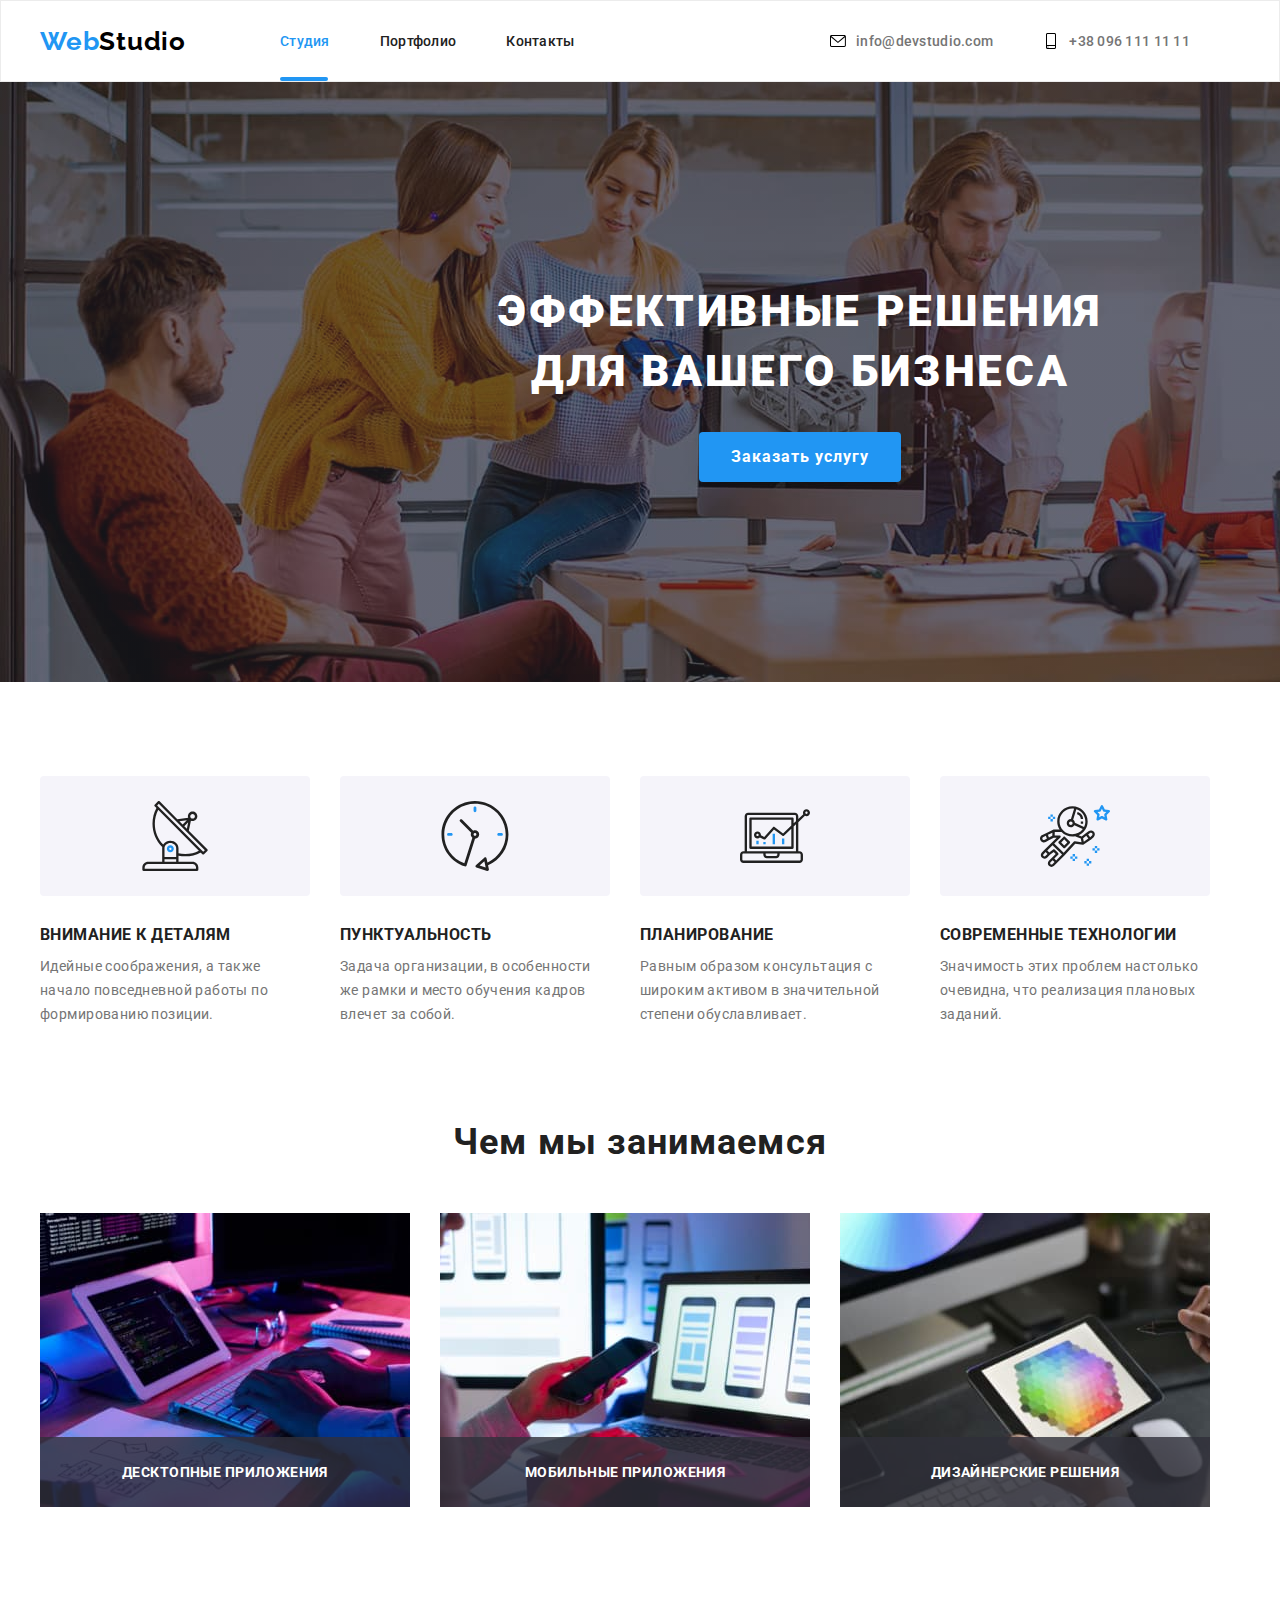
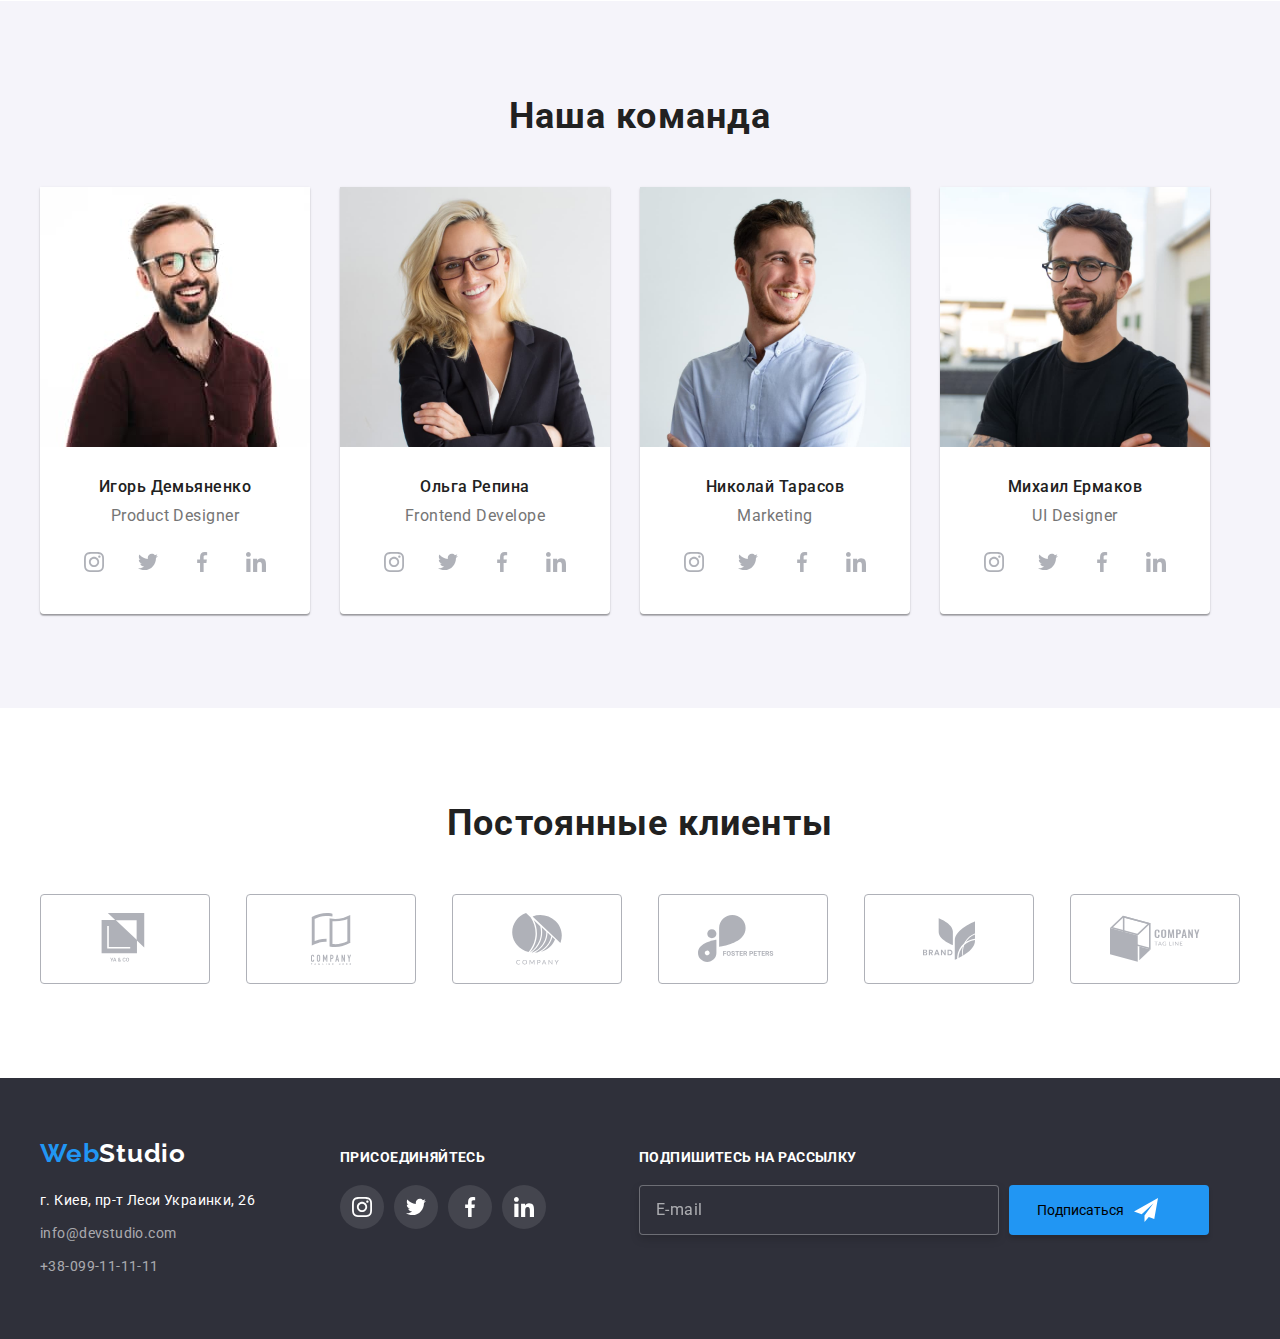
==== commit 7ee72fed: "Homework 5/4" ====
--- a/index.html
+++ b/index.html
@@ -60,7 +60,7 @@
 
         <section class="section-services">
             <div class="contenier">
-                    <h2 hidden>Підзаголовок</h2>
+                    <h2 class="section-services-title visually-hidden">Підзаголовок</h2>
                 <ul class="section-services-activ">
                     <li class="section-services-details">
                        <div class="section-services-backg"> 
@@ -402,7 +402,17 @@
                     </a>
                 </li>
             </ul>
-        </div>
+            </div>
+            <form action="#" class="footer-form">
+                <p class="footer-form-title">Подпишитесь на рассылку</p>
+                <input type="email" name="user-email" class="footer-form-mail" placeholder="E-mail">
+                <button type="submit" class="footer-form-btn">Подписаться
+                    <svg class="footer-form-icon">
+                        <use href="/imeges/sprite.svg#icon-send"></use>
+                    </svg>
+                </button> 
+            </form>
+
         </div>
     </footer>
 
@@ -413,6 +423,7 @@
                     <use href="./imeges/sprite.svg#btn-close-black" ></use>
                 </svg>
             </button>
+
             <form action="#" class="modal-form">
                 <p class="modal-title">Оставьте свои данные, мы вам перезвоним</p>
 
--- a/css/style.css
+++ b/css/style.css
@@ -13,28 +13,27 @@
         --background-footer-color:#2F303A;
         
          
-        }
+    }
 
         .visually-hidden {
             position: absolute !important;
-            clip: rect(1px 1px 1px 1px);
-            /* IE6, IE7 */
+            clip: rect(1px 1px 1px 1px); /* IE6, IE7 */
             clip: rect(1px, 1px, 1px, 1px);
             padding: 0 !important;
             border: 0 !important;
             height: 1px !important;
             width: 1px !important;
             overflow: hidden;
-          }
+    }
 
         a {
             text-decoration: none;
                        
-        }
+    }
 
         ul {
             list-style-type: none;
-        }
+    }
 
                 
         h1,
@@ -47,24 +46,24 @@
         {
             margin: 0;
 
-        }
+    }
 
         ul,
         ol {
             margin: 0;
             padding: 0;
-        }
+    }
 
         img {
             display: block;
-        }
+    }
 
         .contenier {
             width: 1230px;
             margin: 0 auto;
             padding-left: 15px;
             padding-right: 15px;
-        }
+    }
         
     /*===================================================body================================================== */
     
@@ -75,7 +74,7 @@
             font-weight: 400;
             font-size: 14px;
                 
-        }
+    }
     /*==================================================body-end================================================ */
 
     
@@ -84,10 +83,11 @@
         
         .header {
             border: 1px solid rgba(236, 236, 236, 1);
-        }
+    }
     
     
         .header-logo{
+            font-family: var(--title-font);
             transition-duration: 250ms;
             font-weight: 700;
             color: var(--logo-color);
@@ -103,34 +103,35 @@
             padding-bottom: 24px;
 
             
-        } 
+    } 
 
         .header-logo-particle {
             color:var(--tertiary-color);
-        }
+    }
 
         
         .header .contenier {
             display: flex;
             align-items: center;
-        }
+    }
 
         .navigation {
             display: flex;
             align-items: center; 
-        }
+    }
 
         .list-name {
             display: flex;
             align-items: center;  
-        }
+    }
       
+        .list-name-item:first-of-type,
         .list-name-item:nth-child(2) {
             margin-right: 50px;
-            margin-left: 50px;
-        }
-
-
+            
+    }
+
+        
            
         .header .link-main-active, .header .link-portfolio, .header .link-contact {
             display: flex;
@@ -142,7 +143,7 @@
             color:var(--second-color);
             line-height: 1.142;
             letter-spacing: 0.02em; 
-        }
+    }
 
         .header .link-portfolio:hover,
         .header .link-portfolio:focus,
@@ -150,13 +151,13 @@
         .header .link-contact:focus {
             color: var(--tertiary-color);
 
-        }
+    }
 
         .header .link-main-active {
             position: relative;
             color: var(--tertiary-color);
 
-        }
+    }
        
 
         .header  .link-main-active::after {
@@ -171,7 +172,7 @@
             background-position: center;
             
             background-color: rgba(33, 150, 243, 1);
-        }
+    }
 
         /*=============================================header-portfolio=============================================*/
 
@@ -188,14 +189,14 @@
             color:var(--second-color);
             line-height: 1.142;
             letter-spacing: 0.02em; 
-        }
+    }
         
         .header .link-main:hover,
         .header .link-main:focus,
         .header .link-contact:hover,
         .header .link-contact:focus {
             color: var(--tertiary-color);
-        }
+    }
         
         
         
@@ -203,7 +204,7 @@
         .header .link-portfolio-active {
             position: relative;
             color: var(--tertiary-color);
-        }
+    }
 
         .header .link-portfolio-active::after {
             position: absolute;
@@ -217,7 +218,7 @@
             background-position: center;
                      
             background-color:rgba(33, 150, 243, 1);
-        }
+    }
 
 
               
@@ -228,7 +229,7 @@
             display: flex;
             align-items: center;
             margin-left: auto;
-        }
+    }
         .header .link-cont-name {
             display: flex;
             justify-content: center;
@@ -236,7 +237,7 @@
             margin-left: auto;
             margin-right: 50px; 
           
-        }
+    }
         
         .link-inf {
             display: flex;
@@ -252,7 +253,7 @@
             letter-spacing: 0.02em;
 
             
-        }
+    }
        
         .link-cont-icon {
             display: flex;
@@ -263,7 +264,7 @@
             margin-right: 10px;
             cursor: pointer;
             transition: fill 250ms cubic-bezier(0.4, 0, 0.2, 1);
-        }
+    }
 
 
       
@@ -277,7 +278,7 @@
             fill:currentColor;
             
               
-        }
+    }
 
      /*======================================================header-studio-end=========================================*/
 
@@ -297,13 +298,13 @@
             background-size: cover;
             
             
-        }
+    }
 
         .group-title .contenier{
             width: 696px;
             
 
-        }
+    }
 
 
         .group-title .title-main {
@@ -317,7 +318,7 @@
             text-align: center;
             text-transform: uppercase;
             margin-bottom: 30px;
-        }
+    }
 
         .group-title .title-but {
             font-family:var(--text-font);
@@ -341,29 +342,29 @@
             border-radius: 4px;
             padding: 10px 32px;
             
-        }
+    }
     /*=====================================================section-title-end================================================*/
 
     /*=====================================================section-services==================================================*/
         .section-services {
             padding-top: 94px;
             padding-bottom: 94px;
-        }
+    }
 
         .section-services-activ {
             display: flex;
             
-        }
+    }
 
         .section-services-details {
             width: 270px;
             justify-content: flex-start;
 
             
-        }
+    }
         .section-services-details:not(:last-child) {
             margin-right: 30px;
-        }
+    }
 
 
 
@@ -375,14 +376,14 @@
             letter-spacing: 0.03em;
             text-transform: uppercase;
             margin-bottom: 10px;
-            }
+    }
 
         .section-services-text {
             font-family:var(--text-font);
             color:var(--accent-color);
             line-height: 1.714;
             letter-spacing: 0.03em;
-            }
+    }
         .section-services-backg {
             display: flex;
             justify-content: center;
@@ -392,68 +393,68 @@
             background-color: rgba(245, 244, 250, 1);
             border-radius: 4px;
             margin-bottom: 30px;
-        }
+    }
         .section-services-icon {
             display: flex;
             width: 70px;
             height: 70px;
-        }
+    }
         /*===================================================section-services-end=======================================================*/
 
         /*===========================================================section-do===================================================*/
         .section-do {
             padding-bottom: 94px;
 
-        }
+    }
         .section-do-title {
-                font-family:var(--text-font);
-                font-weight: 700;
-                color:var(--second-color);
-                font-size: 36px;
-                line-height: 1.167;
-                text-align: center;
-                letter-spacing: 0.03em;
-                margin-bottom: 50px;
-            }
-
-                .section-do-general {
-                display: flex;
+            font-family:var(--text-font);
+            font-weight: 700;
+            color:var(--second-color);
+            font-size: 36px;
+            line-height: 1.167;
+            text-align: center;
+            letter-spacing: 0.03em;
+            margin-bottom: 50px;
+    }
+
+        .section-do-general {
+            display: flex;
                 
         
-            }
-
-            
-                .section-do-list:nth-child(2) {
-                    margin-left: 30px;
-                    margin-right: 30px;
-            }
-                .section-do-item {
-                    position: relative;
-                }
-
-
-                .section-do-descrip {
-                    position: absolute;
-                    display: flex;
-                    justify-content: center;
-                    align-items: center;
-                    left: 0;
-                    bottom: 0;
-                    width: 100%;
-                    height: 70px;
-
-                    font-family: var(--text-font);
-                    font-weight: 700;
-                    font-size: 14px;
-                    line-height: 1.143;
-                    text-align: center;
-                    letter-spacing: 0.03em;
-                    text-transform: uppercase;
-
-                    background-color:  rgba(47, 48, 58, 0.8);
-
-                    color: #FFFFFF
-                }
+    }
+
+            
+        .section-do-list:nth-child(2) {
+            margin-left: 30px;
+            margin-right: 30px;
+    }
+        .section-do-item {
+            position: relative;
+    }
+
+
+        .section-do-descrip {
+            position: absolute;
+            display: flex;
+            justify-content: center;
+            align-items: center;
+            left: 0;
+            bottom: 0;
+            width: 100%;
+            height: 70px;
+
+            font-family: var(--text-font);
+            font-weight: 700;
+            font-size: 14px;
+            line-height: 1.143;
+            text-align: center;
+            letter-spacing: 0.03em;
+            text-transform: uppercase;
+
+            background-color:  rgba(47, 48, 58, 0.8);
+
+            color: #FFFFFF
+    }
             
     /*==============================================================section-do-end==================================================*/
 
@@ -463,7 +464,7 @@
             padding-top: 94px;
             padding-bottom: 94px;
 
-        }
+    }
         
         .team-title {
             font-family:var(--text-font);
@@ -477,22 +478,22 @@
             margin-bottom: 50px;
 
 
-        }
+    }
         .team-descript {
             display:flex
-        }
+    }
 
         .team-list {
             width: 270px;
             background-color: var(--background-accent-color);
             box-shadow: 0px 1px 3px rgba(0, 0, 0, 0.12), 0px 1px 1px rgba(0, 0, 0, 0.14), 0px 2px 1px rgba(0, 0, 0, 0.2);
             border-radius: 0px 0px 4px 4px;
-        }
+    }
 
         .team .team-list:not(:last-child) {
             margin-right: 30px;
             
-        }
+    }
 
         
 
@@ -506,7 +507,7 @@
             letter-spacing: 0.03em;
             margin-bottom: 10px;
             
-       }
+    }
        .team .team-work {
             font-family:var(--text-font);
             color:var(--accent-color);
@@ -515,7 +516,7 @@
             text-align: center;
             letter-spacing: 0.03em;
             margin-bottom: 15px;
-       }
+    }
 
        
        .team-name-title {
@@ -524,11 +525,11 @@
         padding-right: 32px;
         padding-bottom: 30px;
         
-        }
+    }
         .social-list {
             display: flex;
             justify-content: space-between;
-        }
+    }
         
         .social-list-link {
             display: flex;
@@ -537,14 +538,14 @@
             width: 44px;
             height: 44px;
             border-radius: 50%;
-            transition:  250ms cubic-bezier(0.4, 0, 0.2, 1);
-        }
+            transition: background-color  250ms cubic-bezier(0.4, 0, 0.2, 1);
+    }
 
         .social-list-link:hover,
         .social-list-link:focus {
             background-color: var(--tertiary-color);
             border-radius: 50%;
-        }
+    }
 
       .social-list-icon {
           width: 20px;
@@ -552,13 +553,13 @@
           fill: #AFB1B8;
           transition: fill 250ms cubic-bezier(0.4, 0, 0.2, 1);
           
-      }
+    }
 
       .social-list-link:hover .social-list-icon,
       .social-list-link:focus .social-list-icon  {
               fill:var(--main-title-color);
       
-            } 
+    } 
         
 
        
@@ -569,24 +570,24 @@
             padding-top: 94px;
             padding-bottom: 94px;
             
-        }
+    }
         .sect-port-recalculation {
             display:flex;
             text-align: center;
             justify-content:center;
             margin-bottom: 34px;
-        }
+    }
 
         
 
         .sect-port-but:not(:last-child) {
             margin-right: 8px;
             
-        }
+    }
         
         .sect-port-but {
             transition: color  250ms cubic-bezier(0.4, 0, 0.2, 1);
-        }
+    }
 
        .sect-port-all, .sect-port-web, .sect-port-app, .sect-port-dis, .sect-port-mak {
             font-family: var(--text-font);
@@ -605,8 +606,10 @@
             padding-bottom: 6px;
             padding-left: 22px;
             transition: color  250ms cubic-bezier(0.4, 0, 0.2, 1);
-            
-        }
+            transition: background-color  250ms cubic-bezier(0.4, 0, 0.2, 1);
+            transition: box-shadow  250ms cubic-bezier(0.4, 0, 0.2, 1);
+            
+    }
        
         .sect-port .sect-port-all:hover,
         .sect-port .sect-port-web:hover, 
@@ -624,7 +627,7 @@
             border-radius: 4px;
             outline: none;
             
-        }
+    }
       
     /*===================================================section-portfolio-end==================================================*/
 
@@ -634,7 +637,7 @@
             display:flex;
             flex-direction: row;
             flex-wrap: wrap;
-       }
+    }
 
        .sect-port-gallery {
             display: flex;
@@ -644,24 +647,28 @@
             border: 1px solid rgba(238, 238, 238, 1);
            
 
-     }
+    }
 
         .sect-port-wraper {
             position: relative;
             overflow: hidden;
-        }
+    }
 
         
 
         .sect-port-gallery:nth-child(3n) {
             margin-right: 0px;
-     }
+    }
+
+        .sect-port-link {
+            transition: box-shadow  250ms cubic-bezier(0.4, 0, 0.2, 1);  
+    }
 
         .sect-port-link:hover,
         .sect-port-link:focus {
             outline: none;
             box-shadow: 0px 1px 1px rgba(0, 0, 0, 0.12), 0px 4px 4px rgba(0, 0, 0, 0.06), 1px 4px 6px rgba(0, 0, 0, 0.16);
-     }
+    }
 
         .sect-port-overley {
             position: absolute;
@@ -683,12 +690,12 @@
             background-color: rgba(33, 150, 243, 0.9);;
 
             color: var(--main-title-color);
-        }
+    }
 
         .sect-port-link:hover .sect-port-overley,
         .sect-port-link:focus  .sect-port-overley {
             transform: translateY(0);
-        }
+    }
 
      
      
@@ -702,14 +709,14 @@
             font-size: 18px;
             line-height: 2;
             letter-spacing: 0.06em;
-        }
+    }
         .sect-port-group {
             font-family:var(--text-font);
             color: var(--accent-color);
             font-size: 16px;
             line-height: 1.875;
             letter-spacing: 0.03em;
-        }
+    }
 
         .port-title {
             width: 370px;
@@ -717,7 +724,7 @@
             padding-right: 24px;
             padding-bottom: 22px;
             padding-left: 24px;
-        }
+    }
     /*======================================================sect-port-main-end===========================================================*/
 
 
@@ -727,7 +734,7 @@
         .regular-customers {
             padding-top: 94px;
             padding-bottom: 94px;
-        }
+    }
     
         .regular-customers-title {
             font-family: var(--text-font);
@@ -739,17 +746,17 @@
 
             color:var(--second-color);
             margin-bottom: 50px;
-        }
+    }
 
         .regular-customers-main {
             display: flex;
             justify-content: space-between;
             
-        }
+    }
 
         .regular-customers-list {
             display: flex;
-        }
+    }
 
         .regular-customers-link {
             display: flex;
@@ -763,7 +770,7 @@
             cursor: pointer;
             transition: border  250ms cubic-bezier(0.4, 0, 0.2, 1); 
             
-        }
+    }
 
         .regular-customers-icon {
             display: flex;
@@ -773,18 +780,18 @@
             transition: fill 250ms cubic-bezier(0.4, 0, 0.2, 1);
             
             
-        }
+    }
         .regular-customers-link:hover, 
         .regular-customers-link:focus {
             border:  solid #2196F3;
             
             
-        }
+    }
         .regular-customers-link:hover .regular-customers-icon,
         .regular-customers-link:focus .regular-customers-icon {
          fill: var(--tertiary-color);
 
-        }
+    }
        
         
        
@@ -805,7 +812,7 @@
             padding-bottom: 60px;
 
             background-color:var(--background-footer-color);
-        }
+    }
         .footer-logo {
             font-family: var(--title-font);
             font-weight: 700;
@@ -816,25 +823,24 @@
             border: none;
             display: block;            
             margin-bottom: 20px;
-            transition-duration: 250ms;
-            transition-timing-function: cubic-bezier(0.4, 0, 0.2, 1);
-        }
+            
+    }
 
         
         .footer-logo-particle {
             color:var(--tertiary-color);
             
-        }
+    }
 
         .footer-logo-list {
             display: block;
             width: 230px;
             margin-bottom: 9px;
-        }
+    }
 
         .footer-logo-list:last-child {
           margin-bottom: 0;  
-        }
+    }
 
        
         .footer-logo-adress {
@@ -844,7 +850,7 @@
             letter-spacing: 0.03em;
             
             
-        }
+    }
          .footer-logo-mail, .footer-logo-tel  {
             font-family:var(--text-font);
             color:var(--second-white-footer);
@@ -852,7 +858,7 @@
             letter-spacing: 0.03em;
             transition: color 250ms cubic-bezier(0.4, 0, 0.2, 1);
             
-       }
+    }
 
        
        .footer-logo-mail:hover,
@@ -860,7 +866,7 @@
        .footer-logo-mail:focus,
        .footer-logo-tel:focus {
            color: var(--tertiary-color);
-       }
+    }
 
 
        .footer .contenier {
@@ -868,13 +874,14 @@
            align-items: baseline;
            
            
-       }
+    }
+
        .contenier-social {
            width: 206px;
            margin-left: 70px;
 
            
-       }
+    }
 
        .social-list-note {
         font-family:var(--text-font);
@@ -884,23 +891,105 @@
         text-transform: uppercase;
         color: var(--main-title-color);
         margin-bottom: 20px;
-       }
+    }
 
        .footer .social-list-link {
             background-color: rgba(255, 255, 255, 0.1);
-            transition:  250ms cubic-bezier(0.4, 0, 0.2, 1);
-
-       }
+            transition: background-color  250ms cubic-bezier(0.4, 0, 0.2, 1);
+
+    }
          
        .footer .social-list-icon {
             fill: var(--main-title-color);
             
-       }
+    }
 
        .footer .social-list-link:hover,
        .footer .social-list-link:focus {
            background-color: var(--tertiary-color);
-       }
+    }
+
+
+       .footer-form {
+           position: relative;
+           display: flex;
+           align-items: baseline;
+           flex-direction: column;
+           width: 570px;
+           margin-left: 93px;
+    }
+
+       .footer-form-title {
+        display: flex;
+        font-family: var(--text-font);
+        font-weight: 700;
+        line-height: 1.142;
+        letter-spacing: 0.03em;
+        text-transform: uppercase;
+
+        margin-bottom: 20px;
+        
+        color: #FFFFFF;
+
+    }
+
+       .footer-form-mail {
+        display: block;
+        width: 360px;
+        height: 50px;
+        padding-left: 16px;
+        border: 1px solid rgba(255, 255, 255, 0.3);
+        filter: drop-shadow(0px 4px 4px rgba(0, 0, 0, 0.15));
+        border-radius: 4px;
+        background-color: #2F303A;
+
+         font-family: var(--text-font);
+         font-weight: 400;
+         font-size: 16px;
+         line-height: 1.25;
+         letter-spacing: 0.03em;
+         color: #FFFFFF;
+                
+    }
+
+       .footer-form-mail::placeholder {
+        font-family: var(--text-font);
+        font-weight: normal;
+        font-size: 16px;
+        line-height: 1.25;
+        align-items: center;
+        letter-spacing: 0.03em;
+        color: rgba(255, 255, 255, 0.6);
+        
+    }
+
+       .footer-form-btn {
+        position: absolute;
+        right: 0;
+        bottom: 0;
+        display: flex;
+        align-items: center;
+        text-align: center;
+        width: 200px;
+        height: 50px;
+        padding-left: 28px;
+        background-color: #2196F3;
+        box-shadow: 0px 4px 4px rgba(0, 0, 0, 0.15);
+        border-radius: 4px;
+        border: 0;
+
+
+       
+    }
+
+
+       .footer-form-icon {
+           width: 24px;
+           height: 24px;
+           margin-left: 10px;
+
+           fill: var(--main-title-color);
+    }
 
        /*============================================================footer end==================================================================*/
 
@@ -914,7 +1003,7 @@
            width: 100%;
            background-color: rgba(0, 0, 0, 0.2);
            
-       }
+    }
 
        .modal {
             position: absolute;
@@ -928,7 +1017,7 @@
             background-color: #FFFFFF;
             box-shadow: 0px 1px 3px rgba(0, 0, 0, 0.12), 0px 1px 1px rgba(0, 0, 0, 0.14), 0px 2px 1px rgba(0, 0, 0, 0.2);
             border-radius: 4px;
-       }
+    }
 
        
        .data-modal-close {
@@ -942,10 +1031,10 @@
             border: 1px solid rgba(0, 0, 0, 0.1);
             border-radius: 50%;
             cursor: pointer;
-
-        
-        
-     }
+    
+    }
+
+     
        
        
         .btm-modal-close {
@@ -956,6 +1045,12 @@
             height: 18px;
     }
 
+        .data-modal-close:hover .btm-modal-close,
+        .data-modal-close:focus .btm-modal-close {
+            fill: var(--tertiary-color);
+    }
+
+    
 
        .is-hidden {
            opacity: 0;
@@ -984,6 +1079,10 @@
         
     }
 
+    .modal-form-input-label {
+        margin-bottom: 10px;
+    }
+
        .modal-form-wrapper {
            display: block;
            position: relative;
@@ -995,7 +1094,7 @@
            width: 100%;
            height: 40px;
            padding-left: 40px;
-           margin-bottom: 10px;
+           
            border: 1px solid rgba(33, 33, 33, 0.2);
            border-radius: 4px;
            transition: border 250ms cubic-bezier(0.4, 0, 0.2, 1);
@@ -1011,7 +1110,7 @@
            height: 13px;
            width: 15px;
            transition: fill 250ms cubic-bezier(0.4, 0, 0.2, 1);
-       }
+    }
 
        .modal-form-input:focus + .modal-form-icon {
            fill: var(--tertiary-color);
@@ -1033,12 +1132,10 @@
            border-radius: 4px;
            resize: none;
            transition: border 250ms cubic-bezier(0.4, 0, 0.2, 1);
-
-            font-family: var(--text-font);
-            line-height: 1.142;
-            letter-spacing: 0.01em;
-
-            
+           font-family: var(--text-font);
+           line-height: 1.142;
+           letter-spacing: 0.01em;
+   
 
     }
 
@@ -1047,6 +1144,7 @@
 
     }
 
+    
 
        .modal-form-message:focus {
             outline: none;
@@ -1055,42 +1153,52 @@
     }
 
 
-       .modal-form-check-policy:checked + .modal-form-label-policy::before {
-        background-image: url(/imeges/icon/icon-check.svg);
-        background-position: center;
-        transition: border 250ms cubic-bezier(0.4, 0, 0.2, 1);
-    }
-
-       .modal-form-label-policy::before {
-           display: inline-block;
-           outline: none;
-           border: 2px solid rgba(33, 33, 33, 1);
-           border-radius: 2px;
+
+
+      
+          .modal-form-label-policy {
+            display: flex;
+            align-items: center;
+            justify-content: center;
+            margin-bottom: 30px;
+            
+    }
+
+          .modal-form-label-policy::before {
+              width: 16px;
+              height: 15px;
+              content:"";
+              border: 2px solid var(--second-color);
+              border-radius: 1px;
+              margin-right: 8.38px;
+
+              
+    }
+
+          .modal-form-check-policy:checked + .modal-form-label-policy::before {
            
-           width: 16px;
-           height: 15px;
-           content: "";
-           margin-right: 8px;
-    }
-
-       .modal-form-check-policy:focus + .modal-form-label-policy::before {
-        outline: none;
-         border: 2px solid var(--tertiary-color);
-         border-radius: 2px;
-    }
-
-      .modal-form-label-policy{
-          display: flex;
-          align-items: center;
-          flex-wrap: wrap;
-          margin-bottom: 30px;
-    }
-
-      .modal-form-label-link {
-          margin-left: 8px;
-          color: var(--tertiary-color);
-          
-          text-decoration:underline;
+            
+              background-color:var(--tertiary-color);
+              border: transparent;
+              background-image: url(/imeges/icon/icon-check.svg);
+              background-position: center;
+              
+              
+              transition: border  250ms cubic-bezier(0.4, 0, 0.2, 1);
+    }
+
+
+          .modal-form-check-policy:focus + .modal-form-label-policy::before {
+            border: 2px solid var(--tertiary-color);
+            border-radius: 2px;
+    }
+
+    
+
+            .modal-form-label-link {
+            margin-left: 8px;
+            color: var(--tertiary-color);
+            text-decoration:underline;
     }
 
 
@@ -1102,4 +1210,16 @@
           border-radius: 4px;
           background-color: var(--tertiary-color);
           color: var(--main-title-color);
-    }+          box-shadow: 0px 4px 4px rgba(0, 0, 0, 0.15);
+          cursor: pointer;
+          transition: background-color  250ms cubic-bezier(0.4, 0, 0.2, 1);
+
+    }
+
+    .modal-form-btn:hover,
+    .modal-form-btn:focus {
+        background-color: #188CE8;
+        
+    }
+        
+
